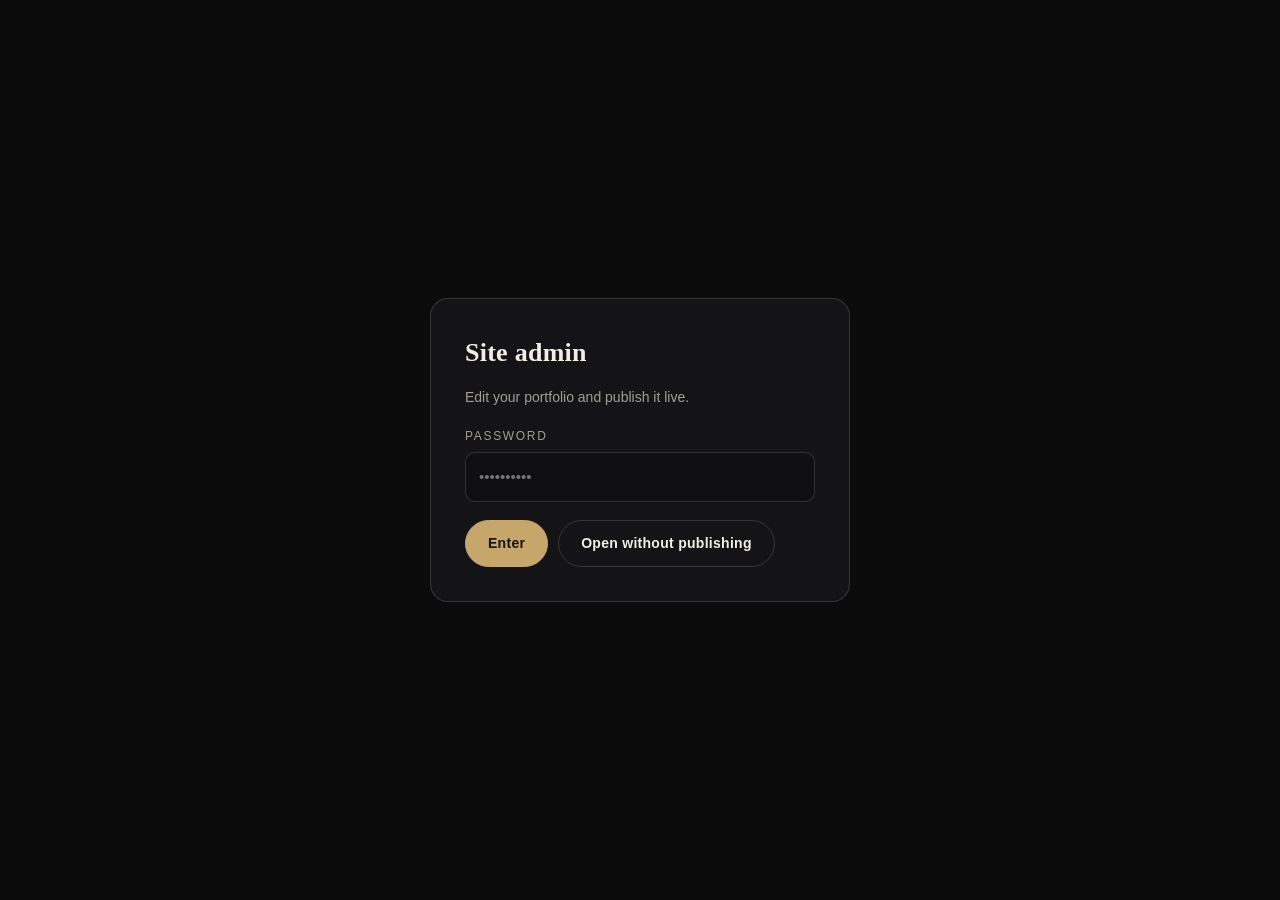
==== admin/index.html @ 79e66048 "Add files via upload" ====
<!DOCTYPE html>
<html lang="en">
<head>
<meta charset="utf-8">
<meta name="viewport" content="width=device-width, initial-scale=1">
<meta name="robots" content="noindex, nofollow">
<title>Site admin &middot; Jawad Sheet</title>
<link rel="icon" href="data:image/svg+xml,%3Csvg xmlns='http://www.w3.org/2000/svg' viewBox='0 0 64 64'%3E%3Crect width='64' height='64' rx='15' fill='%230b0b0c'/%3E%3Ctext x='32' y='45' font-family='Georgia,serif' font-size='40' font-weight='bold' fill='%23c6a66b' text-anchor='middle'%3EJ%3C/text%3E%3C/svg%3E">
<style>
*{box-sizing:border-box}
:root{--ink:#0b0b0c;--ink2:#141416;--ink3:#1c1c20;--paper:#f2eee7;--gold:#c6a66b;--gold2:#e4d0a2;--muted:#a29e97;--line:rgba(255,255,255,.14);--ok:#4ecb8b;--bad:#ff6b6b}
html,body{margin:0;background:var(--ink);color:var(--paper);font:15px/1.55 -apple-system,BlinkMacSystemFont,'Segoe UI',Roboto,Helvetica,Arial,sans-serif;-webkit-font-smoothing:antialiased}
h1,h2,h3{font-family:Georgia,'Times New Roman',serif;font-weight:600;margin:0}
a{color:var(--gold2)}
button{font:inherit;cursor:pointer}
/* ---------- login ---------- */
.gate{min-height:100vh;display:flex;align-items:center;justify-content:center;padding:24px}
.card{width:100%;max-width:420px;background:var(--ink2);border:1px solid var(--line);border-radius:18px;padding:34px}
.card h1{font-size:26px;letter-spacing:.01em}
.card p{color:var(--muted);font-size:14px}
.lbl{display:block;font-size:12px;letter-spacing:.14em;text-transform:uppercase;color:var(--muted);margin:18px 0 7px}
input,textarea,select{width:100%;background:#0f0f11;border:1px solid var(--line);color:var(--paper);border-radius:10px;padding:12px 13px;font:inherit}
input:focus,textarea:focus,select:focus{outline:2px solid var(--gold);outline-offset:1px;border-color:transparent}
textarea{min-height:92px;resize:vertical;line-height:1.5}
.btn{display:inline-flex;align-items:center;gap:8px;justify-content:center;background:transparent;border:1px solid var(--line);color:var(--paper);border-radius:999px;padding:12px 22px;font-size:14px;font-weight:600;letter-spacing:.02em;transition:.18s}
.btn:hover{border-color:var(--gold);color:var(--gold2)}
.btn.gold{background:var(--gold);border-color:var(--gold);color:#151208}
.btn.gold:hover{background:var(--gold2);color:#151208}
.btn.sm{padding:7px 13px;font-size:12.5px}
.btn.danger:hover{border-color:var(--bad);color:var(--bad)}
.msg{margin-top:16px;font-size:13.5px;padding:11px 13px;border-radius:10px;display:none}
.msg.show{display:block}
.msg.err{background:rgba(255,107,107,.12);color:#ffb3b3;border:1px solid rgba(255,107,107,.35)}
.msg.ok{background:rgba(78,203,139,.1);color:#a8e9c6;border:1px solid rgba(78,203,139,.3)}
.msg.warn{background:rgba(198,166,107,.1);color:var(--gold2);border:1px solid rgba(198,166,107,.32)}
/* ---------- shell ---------- */
.shell{display:none;min-height:100vh}
.shell.on{display:block}
.top{position:sticky;top:0;z-index:20;display:flex;align-items:center;gap:14px;flex-wrap:wrap;padding:14px 22px;background:rgba(11,11,12,.92);backdrop-filter:blur(10px);border-bottom:1px solid var(--line)}
.top .name{font-weight:800;letter-spacing:.16em;font-size:13px}
.top .name i{color:var(--gold);font-style:normal}
.spacer{flex:1}
.wrap{display:grid;grid-template-columns:214px 1fr;gap:0;align-items:start}
.side{position:sticky;top:63px;padding:22px 12px;border-right:1px solid var(--line);min-height:calc(100vh - 63px)}
.side button{display:block;width:100%;text-align:left;background:none;border:0;color:var(--muted);padding:10px 13px;border-radius:9px;font-size:14px}
.side button:hover{color:var(--paper);background:var(--ink2)}
.side button.on{background:var(--ink3);color:var(--gold2);font-weight:600}
.main{padding:28px 30px 90px;max-width:920px}
.panel{display:none}
.panel.on{display:block}
.panel>h2{font-size:24px;margin-bottom:4px}
.panel>.hint{color:var(--muted);font-size:13.5px;margin:0 0 22px}
.field{margin-bottom:18px}
.field .lbl{margin-top:0}
.field .note{color:var(--muted);font-size:12.5px;margin-top:6px}
.item{border:1px solid var(--line);border-radius:14px;padding:18px;margin-bottom:16px;background:var(--ink2)}
.item-top{display:flex;align-items:center;gap:9px;margin-bottom:12px}
.item-top b{font-size:13px;letter-spacing:.12em;text-transform:uppercase;color:var(--gold)}
.row2{display:grid;grid-template-columns:1fr 1fr;gap:14px}
.thumb{display:flex;align-items:center;gap:14px;margin-top:8px}
.thumb img{width:92px;height:92px;object-fit:cover;border-radius:10px;background:#000;border:1px solid var(--line)}
.file{position:relative;overflow:hidden;display:inline-block}
.file input{position:absolute;inset:0;opacity:0;cursor:pointer;width:100%;height:100%}
.bar{position:fixed;left:0;right:0;bottom:0;z-index:30;display:flex;align-items:center;gap:14px;flex-wrap:wrap;padding:13px 22px;background:rgba(11,11,12,.95);backdrop-filter:blur(10px);border-top:1px solid var(--line)}
.bar .state{font-size:13px;color:var(--muted)}
.pill{font-size:11.5px;letter-spacing:.1em;text-transform:uppercase;border:1px solid var(--line);border-radius:999px;padding:4px 10px;color:var(--muted)}
.pill.live{border-color:rgba(78,203,139,.5);color:#a8e9c6}
.pill.off{border-color:rgba(198,166,107,.5);color:var(--gold2)}
@media(max-width:780px){
  .wrap{grid-template-columns:1fr}
  .side{position:static;min-height:0;border-right:0;border-bottom:1px solid var(--line);display:flex;gap:6px;overflow-x:auto;padding:10px}
  .side button{white-space:nowrap;width:auto}
  .main{padding:22px 18px 210px}
  .row2{grid-template-columns:1fr}
  .bar{padding:11px 14px;gap:10px;background:#0b0b0c}
  .bar .btn{flex:1 1 auto;justify-content:center;text-align:center}
  .bar .state{width:100%;order:3;text-align:center}
  .top{padding:11px 14px;gap:10px}
}
</style>
</head>
<body>

<!-- ===================== LOGIN ===================== -->
<div class="gate" id="gate">
  <div class="card">
    <h1>Site admin</h1>
    <p>Edit your portfolio and publish it live.</p>
    <label class="lbl" for="pw">Password</label>
    <input id="pw" type="password" autocomplete="current-password" placeholder="••••••••••">
    <div style="margin-top:18px;display:flex;gap:10px;flex-wrap:wrap">
      <button class="btn gold" id="loginBtn">Enter</button>
      <button class="btn" id="offlineBtn">Open without publishing</button>
    </div>
    <div class="msg" id="gateMsg"></div>
  </div>
</div>

<!-- ===================== EDITOR ===================== -->
<div class="shell" id="shell">
  <div class="top">
    <div class="name">JAWAD SHEET <i>/ admin</i></div>
    <span class="pill" id="modePill">checking…</span>
    <div class="spacer"></div>
    <a class="btn sm" href="../" target="_blank" rel="noopener">View site ↗</a>
    <button class="btn sm" id="logoutBtn">Log out</button>
  </div>

  <div class="wrap">
    <nav class="side" id="side"></nav>
    <div class="main" id="main"></div>
  </div>

  <div class="bar">
    <button class="btn gold" id="publishBtn">Publish to my website</button>
    <button class="btn sm" id="downloadBtn">Download content.json</button>
    <button class="btn sm danger" id="resetBtn">Undo all my changes</button>
    <span class="state" id="state"></span>
  </div>
</div>

<script>
(function(){
'use strict';

var API = '../api/save';
var DRAFT = 'jawad-admin-draft-v1';
var data = null, original = null, password = '', canPublish = false;
var UPLOADS = [];           /* [{path, base64, mime}] */
var PREVIEW = {};           /* path -> local dataURL, so you see it before publishing */
var activeSection = 'hero';

/* ---------- tiny helpers ---------- */
function el(id){ return document.getElementById(id); }
function esc(s){ return String(s == null ? '' : s).replace(/&/g,'&amp;').replace(/</g,'&lt;').replace(/>/g,'&gt;').replace(/"/g,'&quot;'); }
function get(path){
  return path.split('.').reduce(function(o,k){ return (o == null) ? undefined : o[k]; }, data);
}
function set(path, val){
  var parts = path.split('.'), last = parts.pop();
  var o = parts.reduce(function(o,k){ if(o[k] == null) o[k] = {}; return o[k]; }, data);
  o[last] = val;
}
function say(txt, kind){
  var s = el('state');
  s.textContent = txt || '';
  s.style.color = kind === 'err' ? '#ffb3b3' : (kind === 'ok' ? '#a8e9c6' : '');
}
function gateMsg(txt, kind){
  var m = el('gateMsg');
  m.className = 'msg show ' + (kind || 'err');
  m.innerHTML = txt;
}
function imgSrc(p){
  if(!p) return '';
  if(PREVIEW[p]) return PREVIEW[p];
  if(/^(https?:|data:)/.test(p)) return p;
  return '../' + p;
}
var draftTimer = null;
function touch(){
  clearTimeout(draftTimer);
  draftTimer = setTimeout(function(){
    try{ localStorage.setItem(DRAFT, JSON.stringify({content:data, uploads:UPLOADS})); }catch(e){}
  }, 400);
  say('Unsaved changes — press Publish when you are ready.');
}

/* ---------- the form description ---------- */
var SECTIONS = [
  {id:'hero', label:'Top of page', title:'Top of the page',
   hint:'The logo text, the three big words, your intro line and your photo.',
   fields:[
     ['brand','Logo text (top left corner)','text'],
     ['hero.eyebrow','Small line above the big words','text'],
     ['hero.word1','Big word 1','text'],
     ['hero.word2','Big word 2 (the outlined one)','text'],
     ['hero.word3','Big word 3','text'],
     ['hero.lead','Intro paragraph','area'],
     ['hero.badge','Green badge text','text'],
     ['hero.badgeSub','Badge second line','text'],
     ['profileImage','Your photo','image']
   ]},
  {id:'services', label:'01 Services', title:'Services',
   hint:'What you offer. Add or remove as many as you like — they renumber themselves.',
   fields:[['services.title','Section headline','text'],['services.intro','Section intro','area']],
   list:{path:'services.items', label:'Service', add:{title:'New service', desc:'Describe it here.'},
     fields:[['title','Name','text'],['desc','Description','area']]}},
  {id:'work', label:'02 Work', title:'Selected work',
   hint:'Your projects. "Card style" picks how the picture area looks — use "Photo on light background" for logos and "Photo, dark and moody" for product shots.',
   fields:[['work.title','Section headline','text'],['work.intro','Section intro','area']],
   list:{path:'projects', label:'Project',
     add:{visual:'light', bg:'#ffffff', image:'', alt:'', mark:'', title:'New project', desc:'What it is and what you made.', kind:'Design'},
     fields:[
       ['title','Project name','text'],
       ['desc','Description','area'],
       ['kind','Small label (e.g. Logo design)','text'],
       ['visual','Card style','select', [
         ['light','Photo on light background'],
         ['shot','Photo, dark and moody'],
         ['vanta','Art card: sport lines'],
         ['umbra','Art card: sunglasses'],
         ['nova','Art card: glowing orb']
       ]],
       ['image','Picture','image'],
       ['bg','Background colour behind the picture','color'],
       ['mark','Word printed on the card (art cards only)','text'],
       ['alt','Photo description for accessibility','text']
     ]}},
  {id:'motion', label:'03 Motion', title:'Motion — the video row',
   hint:'Short videos of your work. Keep each one under about 4 MB, otherwise upload it by hand into the assets folder.',
   fields:[['motion.title','Section headline','text'],['motion.intro','Section intro','area']],
   list:{path:'reels', label:'Video',
     add:{src:'', poster:'', ratio:'9/16', title:'', cap:'New video', sub:'Short description'},
     fields:[
       ['cap','Title on the card','text'],
       ['sub','Small line under the title','text'],
       ['src','Video file','video'],
       ['poster','Still image shown before it plays','image'],
       ['ratio','Shape','select', [['9/16','Tall phone video'],['25/22','Almost square'],['29/52','Very tall'],['16/9','Wide screen']]],
       ['title','Description for accessibility','text']
     ]}},
  {id:'process', label:'04 Process', title:'Process',
   hint:'The steps you take a client through.',
   fields:[['process.title','Section headline','text'],['process.intro','Section intro','area']],
   list:{path:'process.steps', label:'Step', add:{title:'New step', desc:'What happens here.'},
     fields:[['title','Step name','text'],['desc','What happens','area']]}},
  {id:'about', label:'05 About', title:'About you',
   hint:'Your bio, the three counting numbers and the four quick facts.',
   fields:[['about.quote','Big quote line','text'],['about.copy','Your bio','area']],
   lists:[
     {path:'about.stats', label:'Number', add:{value:'0', suffix:'', label:'New number'},
      fields:[['value','Number','text'],['suffix','Letter after it (like h)','text'],['label','What it means','text']]},
     {path:'about.facts', label:'Fact', add:{label:'New fact', value:'Details'},
      fields:[['label','Fact name','text'],['value','Fact value','text']]}
   ]},
  {id:'contact', label:'Contact', title:'Contact block & your details',
   hint:'Change your email or number here once and every button, link and the printed CV update together.',
   fields:[
     ['cta.eyebrow','Small line above the big invite','text'],
     ['cta.title','Big invite headline (put *stars* around a word to make it italic gold)','text'],
     ['cta.text','Invite paragraph','area'],
     ['contact.email','Email address','text'],
     ['contact.phoneDigits','WhatsApp / phone, digits only with country code','text'],
     ['contact.phoneDisplay','How the number is written on the CV','text'],
     ['contact.linkedin','LinkedIn address','text'],
     ['contact.location','City shown in the footer','text']
   ]},
  {id:'extras', label:'Scrolling words', title:'The scrolling word strip',
   hint:'The gold words that slide across under the first screen.',
   fields:[],
   list:{path:'marquee', label:'Word', plain:true, add:'New word', fields:[]}}
];

/* ---------- rendering ---------- */
function fieldHtml(f, value, ref){
  var key = f[0], label = f[1], type = f[2];
  var idAttr = 'data-ref="' + esc(ref) + '"';
  var h = '<div class="field"><label class="lbl">' + esc(label) + '</label>';
  if(type === 'area'){
    h += '<textarea ' + idAttr + '>' + esc(value) + '</textarea>';
  } else if(type === 'select'){
    h += '<select ' + idAttr + '>' + f[3].map(function(o){
      return '<option value="' + esc(o[0]) + '"' + (String(value) === o[0] ? ' selected' : '') + '>' + esc(o[1]) + '</option>';
    }).join('') + '</select>';
  } else if(type === 'color'){
    h += '<div style="display:flex;gap:10px;align-items:center">' +
         '<input type="color" ' + idAttr + ' value="' + esc(/^#[0-9a-fA-F]{6}$/.test(value) ? value : '#ffffff') + '" style="width:58px;height:44px;padding:4px">' +
         '<input type="text" data-mirror="' + esc(ref) + '" value="' + esc(value) + '" placeholder="#ffffff" style="max-width:160px">' +
         '</div>';
  } else if(type === 'image' || type === 'video'){
    var isImg = type === 'image';
    h += '<div class="thumb">';
    if(isImg){
      h += '<img src="' + esc(imgSrc(value)) + '" alt="" onerror="this.style.opacity=.15">';
    }
    h += '<div><span class="btn sm file">' + (isImg ? 'Choose a picture' : 'Choose a video') +
         '<input type="file" accept="' + (isImg ? 'image/*' : 'video/*') + '" data-upload="' + esc(ref) + '" data-kind="' + type + '"></span>' +
         '<div class="note" data-name="' + esc(ref) + '">' + (value ? esc(value) : 'nothing chosen yet') + '</div></div></div>';
    h += '<input type="hidden" ' + idAttr + ' value="' + esc(value) + '">';
  } else {
    h += '<input type="text" ' + idAttr + ' value="' + esc(value) + '">';
  }
  if(key === 'contact.phoneDigits') h += '<div class="note">Example: 96181191013 &mdash; no +, no spaces.</div>';
  return h + '</div>';
}

function listHtml(spec){
  var arr = get(spec.path) || [];
  var out = '<h3 style="font-size:18px;margin:26px 0 12px">' + esc(spec.label) + 's <span style="color:var(--muted);font-family:inherit;font-size:13px">(' + arr.length + ')</span></h3>';
  arr.forEach(function(item, i){
    out += '<div class="item"><div class="item-top"><b>' + esc(spec.label) + ' ' + (i + 1) + '</b>' +
      '<div class="spacer"></div>' +
      '<button class="btn sm" data-move="' + esc(spec.path) + '" data-i="' + i + '" data-d="-1" title="Move up" aria-label="Move up">↑</button>' +
      '<button class="btn sm" data-move="' + esc(spec.path) + '" data-i="' + i + '" data-d="1" title="Move down" aria-label="Move down">↓</button>' +
      '<button class="btn sm danger" data-del="' + esc(spec.path) + '" data-i="' + i + '">Remove</button></div>';
    if(spec.plain){
      out += fieldHtml(['v', spec.label, 'text'], item, spec.path + '.' + i);
    } else {
      spec.fields.forEach(function(f){
        out += fieldHtml(f, item[f[0]], spec.path + '.' + i + '.' + f[0]);
      });
    }
    out += '</div>';
  });
  out += '<button class="btn" data-add="' + esc(spec.path) + '">+ Add a ' + esc(spec.label).toLowerCase() + '</button>';
  return out;
}

function render(){
  el('side').innerHTML = SECTIONS.map(function(s){
    return '<button data-sec="' + s.id + '" class="' + (s.id === activeSection ? 'on' : '') + '">' + esc(s.label) + '</button>';
  }).join('');

  el('main').innerHTML = SECTIONS.map(function(s){
    var h = '<section class="panel ' + (s.id === activeSection ? 'on' : '') + '" data-panel="' + s.id + '">' +
      '<h2>' + esc(s.title) + '</h2><p class="hint">' + esc(s.hint) + '</p>';
    s.fields.forEach(function(f){ h += fieldHtml(f, get(f[0]), f[0]); });
    (s.list ? [s.list] : (s.lists || [])).forEach(function(spec){ h += listHtml(spec); });
    return h + '</section>';
  }).join('');
}

/* ---------- writing values back ---------- */
function writeRef(ref, value){
  var parts = ref.split('.');
  var idx = parts.findIndex(function(p){ return /^\d+$/.test(p); });
  if(idx === -1){ set(ref, value); return; }
  var arr = get(parts.slice(0, idx).join('.')) || [];
  var i = parseInt(parts[idx], 10);
  var rest = parts.slice(idx + 1);
  if(!rest.length) arr[i] = value; else arr[i][rest.join('.')] = value;
}

document.addEventListener('input', function(e){
  var t = e.target;
  if(t.dataset && t.dataset.ref !== undefined && t.type !== 'file'){
    writeRef(t.dataset.ref, t.value);
    if(t.type === 'color'){
      var m = document.querySelector('[data-mirror="' + t.dataset.ref + '"]');
      if(m) m.value = t.value;
    }
    touch();
  }
  if(t.dataset && t.dataset.mirror !== undefined){
    writeRef(t.dataset.mirror, t.value);
    var c = document.querySelector('[data-ref="' + t.dataset.mirror + '"]');
    if(c && /^#[0-9a-fA-F]{6}$/.test(t.value)) c.value = t.value;
    touch();
  }
});

/* ---------- uploads ---------- */
function slug(name){
  return String(name).toLowerCase().replace(/\.[^.]+$/,'').replace(/[^a-z0-9]+/g,'-').replace(/^-|-$/g,'').slice(0,40) || 'file';
}
function shrinkImage(file){
  return new Promise(function(res, rej){
    var fr = new FileReader();
    fr.onload = function(){
      var img = new Image();
      img.onload = function(){
        var max = 1500, w = img.width, h = img.height;
        if(Math.max(w, h) > max){ var r = max / Math.max(w, h); w = Math.round(w * r); h = Math.round(h * r); }
        var cv = document.createElement('canvas');
        cv.width = w; cv.height = h;
        cv.getContext('2d').drawImage(img, 0, 0, w, h);
        res(cv.toDataURL('image/jpeg', 0.82));
      };
      img.onerror = function(){ res(fr.result); };
      img.src = fr.result;
    };
    fr.onerror = rej;
    fr.readAsDataURL(file);
  });
}
function readRaw(file){
  return new Promise(function(res, rej){
    var fr = new FileReader();
    fr.onload = function(){ res(fr.result); };
    fr.onerror = rej;
    fr.readAsDataURL(file);
  });
}
document.addEventListener('change', async function(e){
  var t = e.target;
  if(!t.dataset || t.dataset.upload === undefined) return;
  var file = t.files && t.files[0];
  if(!file) return;
  var ref = t.dataset.upload, kind = t.dataset.kind;
  say('Preparing ' + file.name + '…');
  try{
    var dataUrl = kind === 'image' ? await shrinkImage(file) : await readRaw(file);
    var base64 = dataUrl.split(',')[1];
    var bytes = Math.round(base64.length * 0.75);
    if(bytes > 4.4 * 1024 * 1024){
      say('That file is ' + (bytes / 1048576).toFixed(1) + ' MB — too big to publish through this page. Put it in the assets folder by hand instead.', 'err');
      t.value = '';
      return;
    }
    var ext = kind === 'image' ? 'jpg' : (file.name.split('.').pop() || 'mp4').toLowerCase().replace(/[^a-z0-9]/g,'');
    var path = 'assets/uploads/' + slug(file.name) + '-' + Date.now().toString(36) + '.' + ext;
    UPLOADS = UPLOADS.filter(function(u){ return u.ref !== ref; });
    UPLOADS.push({ref:ref, path:path, base64:base64});
    PREVIEW[path] = dataUrl;
    writeRef(ref, path);
    var hidden = document.querySelector('[data-ref="' + ref + '"]');
    if(hidden) hidden.value = path;
    var nameNote = document.querySelector('[data-name="' + ref + '"]');
    if(nameNote) nameNote.textContent = path + '  (' + (bytes / 1024).toFixed(0) + ' KB)';
    var box = t.closest('.field');
    var prev = box && box.querySelector('img');
    if(prev){ prev.src = dataUrl; prev.style.opacity = 1; }
    touch();
    say('Ready to publish: ' + file.name, 'ok');
  }catch(err){
    say('Could not read that file: ' + err.message, 'err');
  }
});

/* ---------- clicks ---------- */
document.addEventListener('click', function(e){
  var b = e.target.closest('button');
  if(!b) return;
  var d = b.dataset;
  if(d.sec){ activeSection = d.sec; render(); window.scrollTo({top:0, behavior:'smooth'}); return; }
  if(d.add !== undefined){
    var spec = null;
    SECTIONS.forEach(function(s){ (s.list ? [s.list] : (s.lists || [])).forEach(function(x){ if(x.path === d.add) spec = x; }); });
    var arr = get(d.add) || [];
    arr.push(typeof spec.add === 'string' ? spec.add : JSON.parse(JSON.stringify(spec.add)));
    set(d.add, arr); touch(); render(); return;
  }
  if(d.del !== undefined){
    var arr2 = get(d.del) || [];
    var label = typeof arr2[d.i] === 'string' ? arr2[d.i] : (arr2[d.i].title || arr2[d.i].cap || arr2[d.i].label || 'this one');
    if(!confirm('Remove "' + label + '" ?')) return;
    arr2.splice(parseInt(d.i, 10), 1); touch(); render(); return;
  }
  if(d.move !== undefined){
    var arr3 = get(d.move) || [], i = parseInt(d.i, 10), j = i + parseInt(d.d, 10);
    if(j < 0 || j >= arr3.length) return;
    var tmp = arr3[i]; arr3[i] = arr3[j]; arr3[j] = tmp;
    touch(); render(); return;
  }
});

/* ---------- login ---------- */
async function tryAuth(pw){
  var r = await fetch(API, {
    method:'POST', headers:{'Content-Type':'application/json'},
    body: JSON.stringify({action:'auth', password:pw})
  });
  var j = null;
  try{ j = await r.json(); }catch(e){}
  return {status:r.status, body:j};
}
async function loadContent(){
  var r = await fetch('../content.json?t=' + Date.now(), {cache:'no-store'});
  if(!r.ok) throw new Error('content.json was not found next to index.html (status ' + r.status + ')');
  var j = await r.json();
  original = JSON.stringify(j);
  data = JSON.parse(original);
}
function offerDraft(){
  var raw = null;
  try{ raw = localStorage.getItem(DRAFT); }catch(e){}
  if(!raw) return;
  try{
    var saved = JSON.parse(raw);
    if(JSON.stringify(saved.content) === original) return;
    if(confirm('You have unpublished changes from last time in this browser. Load them?')){
      data = saved.content;
      UPLOADS = (saved.uploads || []).filter(function(u){ return u && u.path; });
      say('Unpublished changes restored. Press Publish to put them online.');
    } else {
      localStorage.removeItem(DRAFT);
    }
  }catch(e){}
}
async function start(publishAllowed){
  canPublish = publishAllowed;
  await loadContent();
  offerDraft();
  el('gate').style.display = 'none';
  el('shell').classList.add('on');
  var pill = el('modePill');
  if(canPublish){
    pill.className = 'pill live';
    pill.textContent = 'Publishing is on';
  } else {
    pill.className = 'pill off';
    pill.textContent = 'Download mode';
    el('publishBtn').style.display = 'none';
    say('No publish server connected. Edit freely, then use “Download content.json” and upload that one file to your host.');
  }
  render();
}

el('loginBtn').addEventListener('click', async function(){
  var pw = el('pw').value;
  if(!pw){ gateMsg('Type your password first.'); return; }
  el('loginBtn').textContent = 'Checking…';
  try{
    var res = await tryAuth(pw);
    if(res.status === 200 && res.body && res.body.ok){
      password = pw;
      await start(true);
    } else if(res.status === 401){
      gateMsg('Wrong password.');
    } else if(res.status === 404){
      gateMsg('This site has no publish server yet, so the password cannot be checked.<br>Open <b>DEPLOY-ADMIN.txt</b> and follow it once, or press <b>Open without publishing</b> to edit and download the file instead.', 'warn');
    } else {
      gateMsg((res.body && res.body.error) ? esc(res.body.error) : 'The server answered with status ' + res.status + '.');
    }
  }catch(err){
    gateMsg('Could not reach the server. If you opened this file straight from your computer, press <b>Open without publishing</b>.', 'warn');
  }
  el('loginBtn').textContent = 'Enter';
});
el('pw').addEventListener('keydown', function(e){ if(e.key === 'Enter') el('loginBtn').click(); });
el('offlineBtn').addEventListener('click', async function(){
  try{ await start(false); }
  catch(err){ gateMsg(esc(err.message)); }
});
el('logoutBtn').addEventListener('click', function(){ location.reload(); });

/* ---------- publish ---------- */
el('publishBtn').addEventListener('click', async function(){
  var btn = el('publishBtn');
  btn.disabled = true;
  btn.textContent = 'Publishing…';
  say('Sending your changes…');
  try{
    var r = await fetch(API, {
      method:'POST', headers:{'Content-Type':'application/json'},
      body: JSON.stringify({
        action:'save',
        password: password,
        content: data,
        uploads: UPLOADS.map(function(u){ return {path:u.path, base64:u.base64}; })
      })
    });
    var j = null;
    try{ j = await r.json(); }catch(e){}
    if(r.ok && j && j.ok){
      UPLOADS = [];
      original = JSON.stringify(data);
      try{ localStorage.removeItem(DRAFT); }catch(e){}
      say('Published. Your website updates itself in about 30 seconds — then refresh it with Ctrl+Shift+R.', 'ok');
    } else if(r.status === 401){
      say('Password rejected. Log out and try again.', 'err');
    } else {
      say('Publish failed: ' + ((j && j.error) ? j.error : 'server status ' + r.status), 'err');
    }
  }catch(err){
    say('Publish failed: ' + err.message, 'err');
  }
  btn.disabled = false;
  btn.textContent = 'Publish to my website';
});

el('downloadBtn').addEventListener('click', function(){
  var blob = new Blob([JSON.stringify(data, null, 2)], {type:'application/json'});
  var a = document.createElement('a');
  a.href = URL.createObjectURL(blob);
  a.download = 'content.json';
  a.click();
  URL.revokeObjectURL(a.href);
  var extra = UPLOADS.length ? ' Remember to also copy your ' + UPLOADS.length + ' new file(s) into the assets/uploads folder.' : '';
  say('content.json downloaded. Upload it next to index.html.' + extra, 'ok');
});

el('resetBtn').addEventListener('click', function(){
  if(!confirm('Throw away every change you made since your last publish?')) return;
  data = JSON.parse(original);
  UPLOADS = []; PREVIEW = {};
  try{ localStorage.removeItem(DRAFT); }catch(e){}
  render();
  say('Back to the published version.', 'ok');
});

window.addEventListener('beforeunload', function(e){
  if(JSON.stringify(data) !== original){ e.preventDefault(); e.returnValue = ''; }
});
})();
</script>
</body>
</html>
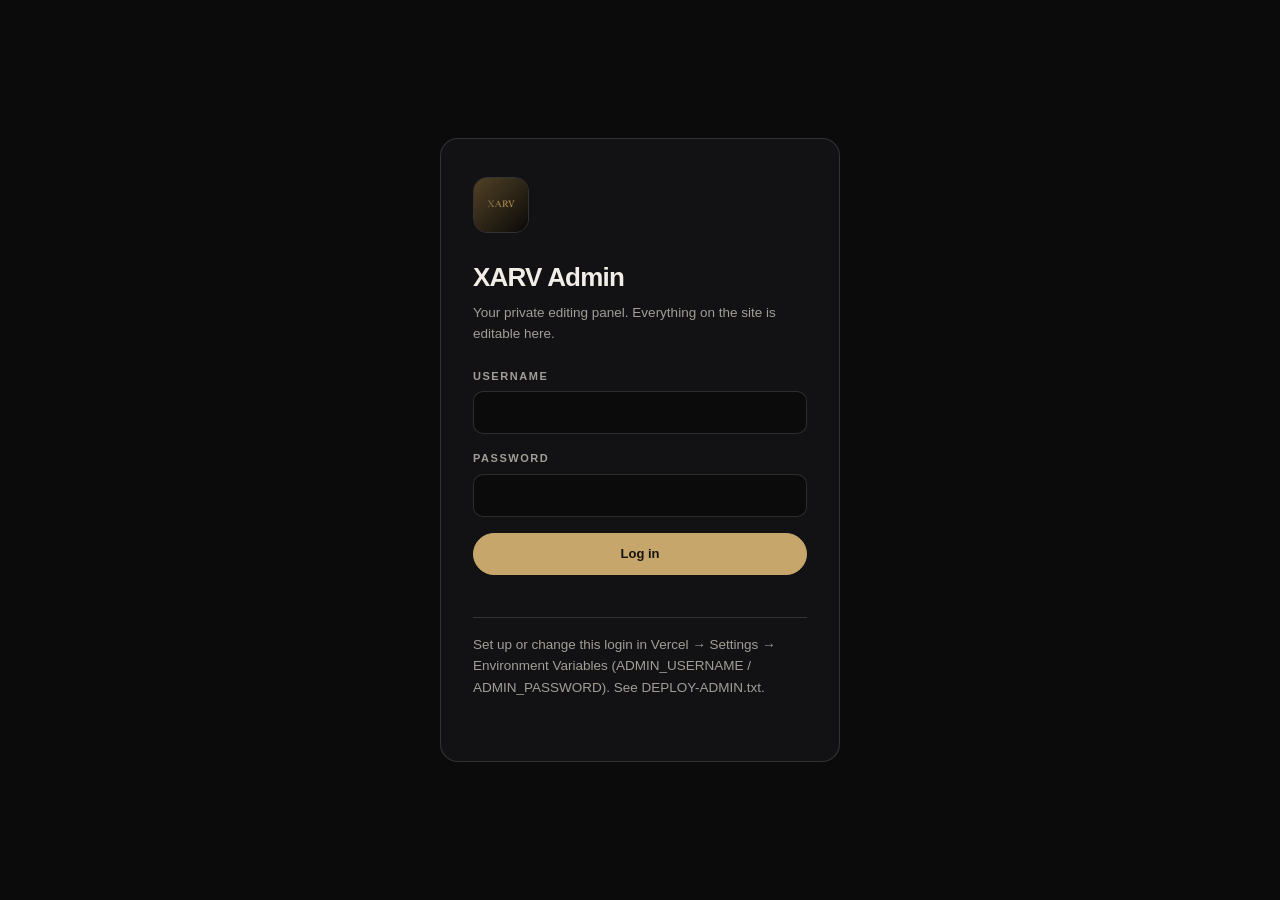
==== commit c9645e9d: "Add files via upload" ====
--- a/admin/index.html
+++ b/admin/index.html
@@ -1,588 +1,536 @@
 <!DOCTYPE html>
 <html lang="en">
 <head>
-<meta charset="utf-8">
-<meta name="viewport" content="width=device-width, initial-scale=1">
-<meta name="robots" content="noindex, nofollow">
-<title>Site admin &middot; Jawad Sheet</title>
-<link rel="icon" href="data:image/svg+xml,%3Csvg xmlns='http://www.w3.org/2000/svg' viewBox='0 0 64 64'%3E%3Crect width='64' height='64' rx='15' fill='%230b0b0c'/%3E%3Ctext x='32' y='45' font-family='Georgia,serif' font-size='40' font-weight='bold' fill='%23c6a66b' text-anchor='middle'%3EJ%3C/text%3E%3C/svg%3E">
+<meta charset="UTF-8">
+<meta name="viewport" content="width=device-width, initial-scale=1.0">
+<title>XARV Admin</title>
+<meta name="robots" content="noindex,nofollow">
+<link rel="icon" href="data:image/svg+xml,%3Csvg xmlns='http://www.w3.org/2000/svg' viewBox='0 0 64 64'%3E%3Crect width='64' height='64' rx='14' fill='%230b0b0c'/%3E%3Ctext x='32' y='45' font-family='Georgia,serif' font-size='36' font-style='italic' fill='%23c6a66b' text-anchor='middle'%3EX%3C/text%3E%3C/svg%3E">
 <style>
+:root{--ink:#0b0b0c;--ink2:#121214;--ink3:#181816;--paper:#f2eee7;--gold:#c6a66b;--gold2:#e4d0a2;--muted:#a29e97;--line:rgba(255,255,255,.14);--ok:#72BC8F;--err:#E97366}
 *{box-sizing:border-box}
-:root{--ink:#0b0b0c;--ink2:#141416;--ink3:#1c1c20;--paper:#f2eee7;--gold:#c6a66b;--gold2:#e4d0a2;--muted:#a29e97;--line:rgba(255,255,255,.14);--ok:#4ecb8b;--bad:#ff6b6b}
-html,body{margin:0;background:var(--ink);color:var(--paper);font:15px/1.55 -apple-system,BlinkMacSystemFont,'Segoe UI',Roboto,Helvetica,Arial,sans-serif;-webkit-font-smoothing:antialiased}
-h1,h2,h3{font-family:Georgia,'Times New Roman',serif;font-weight:600;margin:0}
-a{color:var(--gold2)}
+body{margin:0;background:var(--ink);color:var(--paper);font-family:Arial,Helvetica,sans-serif;line-height:1.5;min-height:100vh}
+[hidden]{display:none!important}
 button{font:inherit;cursor:pointer}
-/* ---------- login ---------- */
-.gate{min-height:100vh;display:flex;align-items:center;justify-content:center;padding:24px}
-.card{width:100%;max-width:420px;background:var(--ink2);border:1px solid var(--line);border-radius:18px;padding:34px}
-.card h1{font-size:26px;letter-spacing:.01em}
-.card p{color:var(--muted);font-size:14px}
-.lbl{display:block;font-size:12px;letter-spacing:.14em;text-transform:uppercase;color:var(--muted);margin:18px 0 7px}
-input,textarea,select{width:100%;background:#0f0f11;border:1px solid var(--line);color:var(--paper);border-radius:10px;padding:12px 13px;font:inherit}
-input:focus,textarea:focus,select:focus{outline:2px solid var(--gold);outline-offset:1px;border-color:transparent}
-textarea{min-height:92px;resize:vertical;line-height:1.5}
-.btn{display:inline-flex;align-items:center;gap:8px;justify-content:center;background:transparent;border:1px solid var(--line);color:var(--paper);border-radius:999px;padding:12px 22px;font-size:14px;font-weight:600;letter-spacing:.02em;transition:.18s}
+input,textarea{font:inherit;color:var(--paper);background:var(--ink);border:1px solid var(--line);border-radius:10px;padding:10px 12px;width:100%;font-size:14px}
+input:focus,textarea:focus{outline:2px solid var(--gold);outline-offset:1px;border-color:var(--gold)}
+textarea{min-height:84px;resize:vertical;line-height:1.6}
+label{display:block;font-size:11px;font-weight:700;letter-spacing:.14em;text-transform:uppercase;color:var(--muted);margin:0 0 7px}
+[dir="rtl"]{font-family:'Noto Sans Arabic',Arial,sans-serif}
+.btn{display:inline-flex;align-items:center;justify-content:center;gap:8px;min-height:42px;padding:0 18px;border:1px solid var(--line);border-radius:999px;background:transparent;color:var(--paper);font-weight:700;font-size:13px;text-decoration:none;transition:border-color .2s,color .2s,background .2s}
 .btn:hover{border-color:var(--gold);color:var(--gold2)}
-.btn.gold{background:var(--gold);border-color:var(--gold);color:#151208}
-.btn.gold:hover{background:var(--gold2);color:#151208}
-.btn.sm{padding:7px 13px;font-size:12.5px}
-.btn.danger:hover{border-color:var(--bad);color:var(--bad)}
-.msg{margin-top:16px;font-size:13.5px;padding:11px 13px;border-radius:10px;display:none}
-.msg.show{display:block}
-.msg.err{background:rgba(255,107,107,.12);color:#ffb3b3;border:1px solid rgba(255,107,107,.35)}
-.msg.ok{background:rgba(78,203,139,.1);color:#a8e9c6;border:1px solid rgba(78,203,139,.3)}
-.msg.warn{background:rgba(198,166,107,.1);color:var(--gold2);border:1px solid rgba(198,166,107,.32)}
-/* ---------- shell ---------- */
-.shell{display:none;min-height:100vh}
-.shell.on{display:block}
-.top{position:sticky;top:0;z-index:20;display:flex;align-items:center;gap:14px;flex-wrap:wrap;padding:14px 22px;background:rgba(11,11,12,.92);backdrop-filter:blur(10px);border-bottom:1px solid var(--line)}
-.top .name{font-weight:800;letter-spacing:.16em;font-size:13px}
-.top .name i{color:var(--gold);font-style:normal}
-.spacer{flex:1}
-.wrap{display:grid;grid-template-columns:214px 1fr;gap:0;align-items:start}
-.side{position:sticky;top:63px;padding:22px 12px;border-right:1px solid var(--line);min-height:calc(100vh - 63px)}
-.side button{display:block;width:100%;text-align:left;background:none;border:0;color:var(--muted);padding:10px 13px;border-radius:9px;font-size:14px}
-.side button:hover{color:var(--paper);background:var(--ink2)}
-.side button.on{background:var(--ink3);color:var(--gold2);font-weight:600}
-.main{padding:28px 30px 90px;max-width:920px}
-.panel{display:none}
-.panel.on{display:block}
-.panel>h2{font-size:24px;margin-bottom:4px}
-.panel>.hint{color:var(--muted);font-size:13.5px;margin:0 0 22px}
-.field{margin-bottom:18px}
-.field .lbl{margin-top:0}
-.field .note{color:var(--muted);font-size:12.5px;margin-top:6px}
-.item{border:1px solid var(--line);border-radius:14px;padding:18px;margin-bottom:16px;background:var(--ink2)}
-.item-top{display:flex;align-items:center;gap:9px;margin-bottom:12px}
-.item-top b{font-size:13px;letter-spacing:.12em;text-transform:uppercase;color:var(--gold)}
-.row2{display:grid;grid-template-columns:1fr 1fr;gap:14px}
-.thumb{display:flex;align-items:center;gap:14px;margin-top:8px}
-.thumb img{width:92px;height:92px;object-fit:cover;border-radius:10px;background:#000;border:1px solid var(--line)}
-.file{position:relative;overflow:hidden;display:inline-block}
-.file input{position:absolute;inset:0;opacity:0;cursor:pointer;width:100%;height:100%}
-.bar{position:fixed;left:0;right:0;bottom:0;z-index:30;display:flex;align-items:center;gap:14px;flex-wrap:wrap;padding:13px 22px;background:rgba(11,11,12,.95);backdrop-filter:blur(10px);border-top:1px solid var(--line)}
-.bar .state{font-size:13px;color:var(--muted)}
-.pill{font-size:11.5px;letter-spacing:.1em;text-transform:uppercase;border:1px solid var(--line);border-radius:999px;padding:4px 10px;color:var(--muted)}
-.pill.live{border-color:rgba(78,203,139,.5);color:#a8e9c6}
-.pill.off{border-color:rgba(198,166,107,.5);color:var(--gold2)}
-@media(max-width:780px){
-  .wrap{grid-template-columns:1fr}
-  .side{position:static;min-height:0;border-right:0;border-bottom:1px solid var(--line);display:flex;gap:6px;overflow-x:auto;padding:10px}
-  .side button{white-space:nowrap;width:auto}
-  .main{padding:22px 18px 210px}
-  .row2{grid-template-columns:1fr}
-  .bar{padding:11px 14px;gap:10px;background:#0b0b0c}
-  .bar .btn{flex:1 1 auto;justify-content:center;text-align:center}
-  .bar .state{width:100%;order:3;text-align:center}
-  .top{padding:11px 14px;gap:10px}
-}
+.btn.gold{background:var(--gold);border-color:var(--gold);color:#17140f}
+.btn.gold:hover{background:var(--gold2);border-color:var(--gold2);color:#17140f}
+.btn.sm{min-height:34px;padding:0 13px;font-size:12px}
+.btn:disabled{opacity:.45;pointer-events:none}
+
+/* login */
+.login{min-height:100vh;display:grid;place-items:center;padding:24px}
+.login-card{width:min(400px,100%);border:1px solid var(--line);border-radius:18px;background:var(--ink2);padding:38px 32px}
+.login-card .logo{width:56px;height:56px;border-radius:14px;border:1px solid var(--line);margin-bottom:18px;object-fit:cover}
+.login-card h1{font-size:26px;letter-spacing:-.03em;margin:0 0 6px}
+.login-card p{color:var(--muted);font-size:13.5px;margin:0 0 24px}
+.login-card .fld{margin-bottom:16px}
+.login-err{color:var(--err);font-size:13px;margin:12px 0 0;min-height:18px}
+.login-note{color:var(--muted);font-size:12px;margin-top:20px;line-height:1.6;border-top:1px solid var(--line);padding-top:16px}
+
+/* editor */
+.topbar{position:sticky;top:0;z-index:20;background:rgba(11,11,12,.92);backdrop-filter:blur(14px);border-bottom:1px solid var(--line)}
+.topbar-in{max-width:1180px;margin:auto;padding:14px 24px;display:flex;align-items:center;gap:14px;flex-wrap:wrap}
+.topbar .wm{font-weight:800;letter-spacing:.16em;font-size:14px;color:var(--gold)}
+.topbar .dot{font-size:12px;color:var(--muted)}
+.topbar .dot.dirty{color:var(--gold2)}
+.topbar .spacer{flex:1}
+.tabs{display:flex;gap:6px;overflow-x:auto;max-width:1180px;margin:0 auto;padding:12px 24px 0;scrollbar-width:thin}
+.tab{border:1px solid transparent;background:transparent;color:var(--muted);border-radius:999px;padding:8px 15px;font-size:12.5px;font-weight:700;white-space:nowrap}
+.tab:hover{color:var(--paper)}
+.tab.on{background:var(--ink3);border-color:var(--line);color:var(--gold2)}
+.pane{max-width:1180px;margin:0 auto;padding:28px 24px 140px}
+.sec{border:1px solid var(--line);border-radius:16px;background:var(--ink2);padding:24px;margin-bottom:18px}
+.sec > h2{font-size:16px;letter-spacing:-.01em;margin:0 0 4px}
+.sec > .hint{color:var(--muted);font-size:12.5px;margin:0 0 18px;line-height:1.6}
+.grid2{display:grid;grid-template-columns:1fr 1fr;gap:14px}
+.grid3{display:grid;grid-template-columns:1fr 1fr 1fr;gap:14px}
+@media(max-width:720px){.grid2,.grid3{grid-template-columns:1fr}}
+.fld{margin-bottom:14px}
+.fld:last-child{margin-bottom:0}
+.ar-row{display:grid;grid-template-columns:1fr 1fr;gap:12px}
+@media(max-width:720px){.ar-row{grid-template-columns:1fr}}
+.ar-row .col-l{position:relative}
+.ar-row .tag{position:absolute;top:-7px;inset-inline-start:10px;background:var(--ink2);padding:0 6px;font-size:10px;letter-spacing:.12em;color:var(--gold);font-weight:800}
+.item{border:1px solid var(--line);border-radius:14px;background:var(--ink);padding:18px;margin-bottom:14px}
+.item-head{display:flex;align-items:center;gap:10px;margin-bottom:14px}
+.item-head .t{font-size:13px;font-weight:700;color:var(--gold2);flex:1;min-width:0;overflow:hidden;text-overflow:ellipsis;white-space:nowrap}
+.item-head .acts{display:flex;gap:6px}
+.mini{width:32px;height:32px;border-radius:8px;border:1px solid var(--line);background:transparent;color:var(--muted);font-size:13px;display:grid;place-items:center}
+.mini:hover{border-color:var(--gold);color:var(--gold2)}
+.mini.danger:hover{border-color:var(--err);color:var(--err)}
+.add-btn{width:100%;border:1px dashed var(--line);background:transparent;color:var(--muted);border-radius:12px;padding:12px;font-size:13px;font-weight:700}
+.add-btn:hover{border-color:var(--gold);color:var(--gold2)}
+.sub-list{border-top:1px dashed var(--line);margin-top:16px;padding-top:14px}
+.sub-list > .lbl{font-size:11px;font-weight:800;letter-spacing:.14em;text-transform:uppercase;color:var(--muted);margin-bottom:10px}
+.sub-item{display:flex;gap:10px;align-items:end;margin-bottom:10px}
+.sub-item .grow{flex:1}
+.banner{border:1px solid color-mix(in srgb,var(--gold) 45%,transparent);background:rgba(198,166,107,.08);border-radius:12px;padding:14px 18px;font-size:13px;color:var(--gold2);margin-bottom:18px;display:flex;gap:14px;align-items:center;flex-wrap:wrap}
+.banner.warn{border-color:color-mix(in srgb,var(--err) 45%,transparent);color:var(--err);background:rgba(233,115,102,.07)}
+.actionbar{position:fixed;bottom:0;left:0;right:0;z-index:20;background:rgba(11,11,12,.94);backdrop-filter:blur(14px);border-top:1px solid var(--line)}
+.actionbar-in{max-width:1180px;margin:auto;padding:14px 24px;display:flex;gap:10px;align-items:center;flex-wrap:wrap}
+.status{font-size:12.5px;color:var(--muted);flex:1;min-width:180px}
+.status.ok{color:var(--ok)}
+.status.err{color:var(--err)}
+.loadfile{border:1px dashed var(--line);border-radius:12px;padding:22px;text-align:center;color:var(--muted);font-size:13px}
+.loadfile input{margin-top:12px}
 </style>
 </head>
 <body>
 
-<!-- ===================== LOGIN ===================== -->
-<div class="gate" id="gate">
-  <div class="card">
-    <h1>Site admin</h1>
-    <p>Edit your portfolio and publish it live.</p>
-    <label class="lbl" for="pw">Password</label>
-    <input id="pw" type="password" autocomplete="current-password" placeholder="••••••••••">
-    <div style="margin-top:18px;display:flex;gap:10px;flex-wrap:wrap">
-      <button class="btn gold" id="loginBtn">Enter</button>
-      <button class="btn" id="offlineBtn">Open without publishing</button>
+<!-- LOGIN -->
+<div class="login" id="loginView">
+  <form class="login-card" id="loginForm">
+    <img class="logo" src="../assets/logo-dark.jpg" alt="XARV logo">
+    <h1>XARV Admin</h1>
+    <p>Your private editing panel. Everything on the site is editable here.</p>
+    <div class="fld"><label for="user">Username</label><input id="user" autocomplete="username" required></div>
+    <div class="fld"><label for="pass">Password</label><input id="pass" type="password" autocomplete="current-password" required></div>
+    <button class="btn gold" type="submit" style="width:100%" id="loginBtn">Log in</button>
+    <p class="login-err" id="loginErr"></p>
+    <p class="login-note">Set up or change this login in Vercel → Settings → Environment Variables (ADMIN_USERNAME / ADMIN_PASSWORD). See DEPLOY-ADMIN.txt.</p>
+  </form>
+</div>
+
+<!-- EDITOR -->
+<div id="editorView" hidden>
+  <div class="topbar">
+    <div class="topbar-in">
+      <span class="wm">XARV ADMIN</span>
+      <span class="dot" id="dirtyDot">All changes saved</span>
+      <span class="spacer"></span>
+      <a class="btn sm" href="../index.html" target="_blank" rel="noopener">View site ↗</a>
+      <button class="btn sm" id="logoutBtn">Log out</button>
     </div>
-    <div class="msg" id="gateMsg"></div>
+    <div class="tabs" id="tabs"></div>
+  </div>
+  <div class="pane" id="pane"></div>
+  <div class="actionbar">
+    <div class="actionbar-in">
+      <span class="status" id="status">—</span>
+      <button class="btn sm" id="previewBtn">Preview draft</button>
+      <button class="btn sm" id="clearDraftBtn">Clear preview</button>
+      <button class="btn sm" id="downloadBtn">Download content.json</button>
+      <button class="btn gold sm" id="publishBtn">Publish to my website</button>
+    </div>
   </div>
 </div>
 
-<!-- ===================== EDITOR ===================== -->
-<div class="shell" id="shell">
-  <div class="top">
-    <div class="name">JAWAD SHEET <i>/ admin</i></div>
-    <span class="pill" id="modePill">checking…</span>
-    <div class="spacer"></div>
-    <a class="btn sm" href="../" target="_blank" rel="noopener">View site ↗</a>
-    <button class="btn sm" id="logoutBtn">Log out</button>
-  </div>
-
-  <div class="wrap">
-    <nav class="side" id="side"></nav>
-    <div class="main" id="main"></div>
-  </div>
-
-  <div class="bar">
-    <button class="btn gold" id="publishBtn">Publish to my website</button>
-    <button class="btn sm" id="downloadBtn">Download content.json</button>
-    <button class="btn sm danger" id="resetBtn">Undo all my changes</button>
-    <span class="state" id="state"></span>
-  </div>
-</div>
-
 <script>
-(function(){
-'use strict';
-
-var API = '../api/save';
-var DRAFT = 'jawad-admin-draft-v1';
-var data = null, original = null, password = '', canPublish = false;
-var UPLOADS = [];           /* [{path, base64, mime}] */
-var PREVIEW = {};           /* path -> local dataURL, so you see it before publishing */
-var activeSection = 'hero';
-
-/* ---------- tiny helpers ---------- */
-function el(id){ return document.getElementById(id); }
-function esc(s){ return String(s == null ? '' : s).replace(/&/g,'&amp;').replace(/</g,'&lt;').replace(/>/g,'&gt;').replace(/"/g,'&quot;'); }
-function get(path){
-  return path.split('.').reduce(function(o,k){ return (o == null) ? undefined : o[k]; }, data);
-}
-function set(path, val){
-  var parts = path.split('.'), last = parts.pop();
-  var o = parts.reduce(function(o,k){ if(o[k] == null) o[k] = {}; return o[k]; }, data);
-  o[last] = val;
-}
-function say(txt, kind){
-  var s = el('state');
-  s.textContent = txt || '';
-  s.style.color = kind === 'err' ? '#ffb3b3' : (kind === 'ok' ? '#a8e9c6' : '');
-}
-function gateMsg(txt, kind){
-  var m = el('gateMsg');
-  m.className = 'msg show ' + (kind || 'err');
-  m.innerHTML = txt;
-}
-function imgSrc(p){
-  if(!p) return '';
-  if(PREVIEW[p]) return PREVIEW[p];
-  if(/^(https?:|data:)/.test(p)) return p;
-  return '../' + p;
-}
-var draftTimer = null;
-function touch(){
-  clearTimeout(draftTimer);
-  draftTimer = setTimeout(function(){
-    try{ localStorage.setItem(DRAFT, JSON.stringify({content:data, uploads:UPLOADS})); }catch(e){}
-  }, 400);
-  say('Unsaved changes — press Publish when you are ready.');
-}
-
-/* ---------- the form description ---------- */
-var SECTIONS = [
-  {id:'hero', label:'Top of page', title:'Top of the page',
-   hint:'The logo text, the three big words, your intro line and your photo.',
-   fields:[
-     ['brand','Logo text (top left corner)','text'],
-     ['hero.eyebrow','Small line above the big words','text'],
-     ['hero.word1','Big word 1','text'],
-     ['hero.word2','Big word 2 (the outlined one)','text'],
-     ['hero.word3','Big word 3','text'],
-     ['hero.lead','Intro paragraph','area'],
-     ['hero.badge','Green badge text','text'],
-     ['hero.badgeSub','Badge second line','text'],
-     ['profileImage','Your photo','image']
-   ]},
-  {id:'services', label:'01 Services', title:'Services',
-   hint:'What you offer. Add or remove as many as you like — they renumber themselves.',
-   fields:[['services.title','Section headline','text'],['services.intro','Section intro','area']],
-   list:{path:'services.items', label:'Service', add:{title:'New service', desc:'Describe it here.'},
-     fields:[['title','Name','text'],['desc','Description','area']]}},
-  {id:'work', label:'02 Work', title:'Selected work',
-   hint:'Your projects. "Card style" picks how the picture area looks — use "Photo on light background" for logos and "Photo, dark and moody" for product shots.',
-   fields:[['work.title','Section headline','text'],['work.intro','Section intro','area']],
-   list:{path:'projects', label:'Project',
-     add:{visual:'light', bg:'#ffffff', image:'', alt:'', mark:'', title:'New project', desc:'What it is and what you made.', kind:'Design'},
-     fields:[
-       ['title','Project name','text'],
-       ['desc','Description','area'],
-       ['kind','Small label (e.g. Logo design)','text'],
-       ['visual','Card style','select', [
-         ['light','Photo on light background'],
-         ['shot','Photo, dark and moody'],
-         ['vanta','Art card: sport lines'],
-         ['umbra','Art card: sunglasses'],
-         ['nova','Art card: glowing orb']
-       ]],
-       ['image','Picture','image'],
-       ['bg','Background colour behind the picture','color'],
-       ['mark','Word printed on the card (art cards only)','text'],
-       ['alt','Photo description for accessibility','text']
-     ]}},
-  {id:'motion', label:'03 Motion', title:'Motion — the video row',
-   hint:'Short videos of your work. Keep each one under about 4 MB, otherwise upload it by hand into the assets folder.',
-   fields:[['motion.title','Section headline','text'],['motion.intro','Section intro','area']],
-   list:{path:'reels', label:'Video',
-     add:{src:'', poster:'', ratio:'9/16', title:'', cap:'New video', sub:'Short description'},
-     fields:[
-       ['cap','Title on the card','text'],
-       ['sub','Small line under the title','text'],
-       ['src','Video file','video'],
-       ['poster','Still image shown before it plays','image'],
-       ['ratio','Shape','select', [['9/16','Tall phone video'],['25/22','Almost square'],['29/52','Very tall'],['16/9','Wide screen']]],
-       ['title','Description for accessibility','text']
-     ]}},
-  {id:'process', label:'04 Process', title:'Process',
-   hint:'The steps you take a client through.',
-   fields:[['process.title','Section headline','text'],['process.intro','Section intro','area']],
-   list:{path:'process.steps', label:'Step', add:{title:'New step', desc:'What happens here.'},
-     fields:[['title','Step name','text'],['desc','What happens','area']]}},
-  {id:'about', label:'05 About', title:'About you',
-   hint:'Your bio, the three counting numbers and the four quick facts.',
-   fields:[['about.quote','Big quote line','text'],['about.copy','Your bio','area']],
-   lists:[
-     {path:'about.stats', label:'Number', add:{value:'0', suffix:'', label:'New number'},
-      fields:[['value','Number','text'],['suffix','Letter after it (like h)','text'],['label','What it means','text']]},
-     {path:'about.facts', label:'Fact', add:{label:'New fact', value:'Details'},
-      fields:[['label','Fact name','text'],['value','Fact value','text']]}
-   ]},
-  {id:'contact', label:'Contact', title:'Contact block & your details',
-   hint:'Change your email or number here once and every button, link and the printed CV update together.',
-   fields:[
-     ['cta.eyebrow','Small line above the big invite','text'],
-     ['cta.title','Big invite headline (put *stars* around a word to make it italic gold)','text'],
-     ['cta.text','Invite paragraph','area'],
-     ['contact.email','Email address','text'],
-     ['contact.phoneDigits','WhatsApp / phone, digits only with country code','text'],
-     ['contact.phoneDisplay','How the number is written on the CV','text'],
-     ['contact.linkedin','LinkedIn address','text'],
-     ['contact.location','City shown in the footer','text']
-   ]},
-  {id:'extras', label:'Scrolling words', title:'The scrolling word strip',
-   hint:'The gold words that slide across under the first screen.',
-   fields:[],
-   list:{path:'marquee', label:'Word', plain:true, add:'New word', fields:[]}}
-];
-
-/* ---------- rendering ---------- */
-function fieldHtml(f, value, ref){
-  var key = f[0], label = f[1], type = f[2];
-  var idAttr = 'data-ref="' + esc(ref) + '"';
-  var h = '<div class="field"><label class="lbl">' + esc(label) + '</label>';
-  if(type === 'area'){
-    h += '<textarea ' + idAttr + '>' + esc(value) + '</textarea>';
-  } else if(type === 'select'){
-    h += '<select ' + idAttr + '>' + f[3].map(function(o){
-      return '<option value="' + esc(o[0]) + '"' + (String(value) === o[0] ? ' selected' : '') + '>' + esc(o[1]) + '</option>';
-    }).join('') + '</select>';
-  } else if(type === 'color'){
-    h += '<div style="display:flex;gap:10px;align-items:center">' +
-         '<input type="color" ' + idAttr + ' value="' + esc(/^#[0-9a-fA-F]{6}$/.test(value) ? value : '#ffffff') + '" style="width:58px;height:44px;padding:4px">' +
-         '<input type="text" data-mirror="' + esc(ref) + '" value="' + esc(value) + '" placeholder="#ffffff" style="max-width:160px">' +
-         '</div>';
-  } else if(type === 'image' || type === 'video'){
-    var isImg = type === 'image';
-    h += '<div class="thumb">';
-    if(isImg){
-      h += '<img src="' + esc(imgSrc(value)) + '" alt="" onerror="this.style.opacity=.15">';
-    }
-    h += '<div><span class="btn sm file">' + (isImg ? 'Choose a picture' : 'Choose a video') +
-         '<input type="file" accept="' + (isImg ? 'image/*' : 'video/*') + '" data-upload="' + esc(ref) + '" data-kind="' + type + '"></span>' +
-         '<div class="note" data-name="' + esc(ref) + '">' + (value ? esc(value) : 'nothing chosen yet') + '</div></div></div>';
-    h += '<input type="hidden" ' + idAttr + ' value="' + esc(value) + '">';
-  } else {
-    h += '<input type="text" ' + idAttr + ' value="' + esc(value) + '">';
-  }
-  if(key === 'contact.phoneDigits') h += '<div class="note">Example: 96181191013 &mdash; no +, no spaces.</div>';
-  return h + '</div>';
-}
-
-function listHtml(spec){
-  var arr = get(spec.path) || [];
-  var out = '<h3 style="font-size:18px;margin:26px 0 12px">' + esc(spec.label) + 's <span style="color:var(--muted);font-family:inherit;font-size:13px">(' + arr.length + ')</span></h3>';
-  arr.forEach(function(item, i){
-    out += '<div class="item"><div class="item-top"><b>' + esc(spec.label) + ' ' + (i + 1) + '</b>' +
-      '<div class="spacer"></div>' +
-      '<button class="btn sm" data-move="' + esc(spec.path) + '" data-i="' + i + '" data-d="-1" title="Move up" aria-label="Move up">↑</button>' +
-      '<button class="btn sm" data-move="' + esc(spec.path) + '" data-i="' + i + '" data-d="1" title="Move down" aria-label="Move down">↓</button>' +
-      '<button class="btn sm danger" data-del="' + esc(spec.path) + '" data-i="' + i + '">Remove</button></div>';
-    if(spec.plain){
-      out += fieldHtml(['v', spec.label, 'text'], item, spec.path + '.' + i);
-    } else {
-      spec.fields.forEach(function(f){
-        out += fieldHtml(f, item[f[0]], spec.path + '.' + i + '.' + f[0]);
+(function () {
+  "use strict";
+  var $ = function (s, c) { return (c || document).querySelector(s); };
+  var $$ = function (s, c) { return Array.prototype.slice.call((c || document).querySelectorAll(s)); };
+
+  var D = null;            // working copy of content.json
+  var USER = "", PASS = "";
+  var ONLINE = true;       // false when /api/save is unreachable (local file etc.)
+  var TAB = "general";
+
+  function esc(s) { return String(s == null ? "" : s).replace(/&/g, "&amp;").replace(/</g, "&lt;").replace(/>/g, "&gt;").replace(/"/g, "&quot;"); }
+  function getP(o, p) { return p.split(".").reduce(function (a, k) { return a == null ? a : a[k]; }, o); }
+  function setP(o, p, v) { var ks = p.split("."); var c = o; for (var i = 0; i < ks.length - 1; i++) { if (c[ks[i]] == null) c[ks[i]] = /^\d+$/.test(ks[i + 1]) ? [] : {}; c = c[ks[i]]; } c[ks[ks.length - 1]] = v; }
+  function status(msg, cls) { var s = $("#status"); s.textContent = msg; s.className = "status " + (cls || ""); }
+  function dirty() { $("#dirtyDot").textContent = "● Unsaved changes"; $("#dirtyDot").className = "dot dirty"; }
+  function clean() { $("#dirtyDot").textContent = "All changes saved"; $("#dirtyDot").className = "dot"; }
+
+  /* ---------- field builders (return HTML) ---------- */
+  function fld(label, inner, hint) {
+    return '<div class="fld"><label>' + esc(label) + "</label>" + inner +
+      (hint ? '<div style="font-size:11.5px;color:var(--muted);margin-top:6px">' + esc(hint) + "</div>" : "") + "</div>";
+  }
+  function fS(path, label, opts) {
+    opts = opts || {};
+    var v = getP(D, path);
+    var input = opts.ta
+      ? '<textarea data-bind="' + path + '">' + esc(v) + "</textarea>"
+      : '<input data-bind="' + path + '" value="' + esc(v) + '"' + (opts.ph ? ' placeholder="' + esc(opts.ph) + '"' : "") + ">";
+    return fld(label, input, opts.hint);
+  }
+  function fN(path, label) {
+    var v = getP(D, path);
+    return fld(label, '<input type="number" min="1" max="5" data-bind="' + path + '" data-type="number" value="' + esc(v) + '">');
+  }
+  function fC(path, label) {
+    var v = getP(D, path) || "#000000";
+    return fld(label, '<input type="color" data-bind="' + path + '" value="' + esc(v) + '" style="height:44px;padding:4px;cursor:pointer">');
+  }
+  function fBool(path, label) {
+    var v = !!getP(D, path);
+    return '<div class="fld"><label style="text-transform:none;letter-spacing:0;font-size:13.5px;display:flex;gap:10px;align-items:center;color:var(--paper);cursor:pointer"><input type="checkbox" data-bind="' + path + '"' + (v ? " checked" : "") + ' style="width:18px;height:18px;accent-color:#c6a66b;flex-shrink:0"> ' + esc(label) + "</label></div>";
+  }
+  function fBi(path, label, opts) {
+    opts = opts || {};
+    var en = getP(D, path + ".en"), ar = getP(D, path + ".ar");
+    var enI = opts.ta ? '<textarea data-bind="' + path + '.en">' + esc(en) + "</textarea>" : '<input data-bind="' + path + '.en" value="' + esc(en) + '"' + (opts.ph ? ' placeholder="' + esc(opts.ph) + '"' : "") + ">";
+    var arI = opts.ta ? '<textarea dir="rtl" data-bind="' + path + '.ar">' + esc(ar) + "</textarea>" : '<input dir="rtl" data-bind="' + path + '.ar" value="' + esc(ar) + '">';
+    return fld(label, '<div class="ar-row"><div class="col-l"><span class="tag">EN</span>' + enI + '</div><div class="col-l"><span class="tag">AR</span>' + arI + "</div></div>", opts.hint);
+  }
+
+  /* ---------- list editor ---------- */
+  function itemTitle(it, fields) {
+    for (var i = 0; i < fields.length; i++) {
+      var f = fields[i];
+      if (f.k == null) { if (it.en) return it.en; }
+      else if (f.bi && it[f.k] && it[f.k].en) return it[f.k].en;
+      else if (!f.bi && it[f.k]) return String(it[f.k]);
+    }
+    return "Item";
+  }
+  function fieldHtml(base, it, f) {
+    if (f.k == null) {
+      return '<div class="ar-row">' +
+        '<div class="col-l"><span class="tag">EN</span>' + (f.ta ? '<textarea data-bind="' + base + '.en">' + esc(it.en) + "</textarea>" : '<input data-bind="' + base + '.en" value="' + esc(it.en) + '">') + "</div>" +
+        '<div class="col-l"><span class="tag">AR</span>' + (f.ta ? '<textarea dir="rtl" data-bind="' + base + '.ar">' + esc(it.ar) + "</textarea>" : '<input dir="rtl" data-bind="' + base + '.ar" value="' + esc(it.ar) + '">') + "</div></div>";
+    }
+    var p = base + "." + f.k;
+    if (f.bi) return fBi(p, f.label || f.k, { ta: f.ta, ph: f.ph, hint: f.hint });
+    if (f.type === "number") return fN(p, f.label || f.k);
+    return fS(p, f.label || f.k, { ta: f.ta, ph: f.ph, hint: f.hint });
+  }
+  function fList(path, label, fields, opts) {
+    opts = opts || {};
+    var items = getP(D, path) || [];
+    var html = '<div class="sec"><h2>' + esc(label) + "</h2>" + (opts.hint ? '<p class="hint">' + esc(opts.hint) + "</p>" : "");
+    items.forEach(function (it, i) {
+      var base = path + "." + i;
+      html += '<div class="item"><div class="item-head"><span class="t">' + (i + 1) + ". " + esc(itemTitle(it, fields)) + "</span>" +
+        '<span class="acts">' +
+        '<button class="mini" data-act="up" data-path="' + path + '" data-i="' + i + '" title="Move up">↑</button>' +
+        '<button class="mini" data-act="down" data-path="' + path + '" data-i="' + i + '" title="Move down">↓</button>' +
+        '<button class="mini danger" data-act="del" data-path="' + path + '" data-i="' + i + '" title="Delete">✕</button>' +
+        "</span></div>";
+      fields.forEach(function (f) { html += '<div class="fld">' + fieldHtml(base, it, f) + "</div>"; });
+      if (opts.nested) {
+        html += '<div class="sub-list"><div class="lbl">' + esc(opts.nested.label) + "</div>" + subList(path + "." + i + "." + opts.nested.key, opts.nested.fields) + "</div>";
+      }
+      html += "</div>";
+    });
+    html += '<button class="add-btn" data-act="add" data-path="' + path + '">+ ' + esc(opts.addLabel || "Add item") + "</button></div>";
+    return html;
+  }
+  function subList(path, fields) {
+    var items = getP(D, path) || [];
+    var html = "";
+    items.forEach(function (it, i) {
+      var base = path + "." + i;
+      html += '<div class="sub-item"><div class="grow">';
+      fields.forEach(function (f) {
+        if (f.bi) {
+          html += '<div class="ar-row" style="margin-bottom:8px"><div class="col-l"><span class="tag">EN</span><input data-bind="' + base + "." + f.k + '.en" value="' + esc(getP(D, base + "." + f.k + ".en")) + '"></div><div class="col-l"><span class="tag">AR</span><input dir="rtl" data-bind="' + base + "." + f.k + '.ar" value="' + esc(getP(D, base + "." + f.k + ".ar")) + '"></div></div>';
+        } else {
+          html += '<input style="margin-bottom:8px" data-bind="' + base + "." + f.k + '" value="' + esc(getP(D, base + "." + f.k)) + '" placeholder="' + esc(f.label || f.k) + '">';
+        }
       });
-    }
-    out += '</div>';
-  });
-  out += '<button class="btn" data-add="' + esc(spec.path) + '">+ Add a ' + esc(spec.label).toLowerCase() + '</button>';
-  return out;
-}
-
-function render(){
-  el('side').innerHTML = SECTIONS.map(function(s){
-    return '<button data-sec="' + s.id + '" class="' + (s.id === activeSection ? 'on' : '') + '">' + esc(s.label) + '</button>';
-  }).join('');
-
-  el('main').innerHTML = SECTIONS.map(function(s){
-    var h = '<section class="panel ' + (s.id === activeSection ? 'on' : '') + '" data-panel="' + s.id + '">' +
-      '<h2>' + esc(s.title) + '</h2><p class="hint">' + esc(s.hint) + '</p>';
-    s.fields.forEach(function(f){ h += fieldHtml(f, get(f[0]), f[0]); });
-    (s.list ? [s.list] : (s.lists || [])).forEach(function(spec){ h += listHtml(spec); });
-    return h + '</section>';
-  }).join('');
-}
-
-/* ---------- writing values back ---------- */
-function writeRef(ref, value){
-  var parts = ref.split('.');
-  var idx = parts.findIndex(function(p){ return /^\d+$/.test(p); });
-  if(idx === -1){ set(ref, value); return; }
-  var arr = get(parts.slice(0, idx).join('.')) || [];
-  var i = parseInt(parts[idx], 10);
-  var rest = parts.slice(idx + 1);
-  if(!rest.length) arr[i] = value; else arr[i][rest.join('.')] = value;
-}
-
-document.addEventListener('input', function(e){
-  var t = e.target;
-  if(t.dataset && t.dataset.ref !== undefined && t.type !== 'file'){
-    writeRef(t.dataset.ref, t.value);
-    if(t.type === 'color'){
-      var m = document.querySelector('[data-mirror="' + t.dataset.ref + '"]');
-      if(m) m.value = t.value;
-    }
-    touch();
-  }
-  if(t.dataset && t.dataset.mirror !== undefined){
-    writeRef(t.dataset.mirror, t.value);
-    var c = document.querySelector('[data-ref="' + t.dataset.mirror + '"]');
-    if(c && /^#[0-9a-fA-F]{6}$/.test(t.value)) c.value = t.value;
-    touch();
-  }
-});
-
-/* ---------- uploads ---------- */
-function slug(name){
-  return String(name).toLowerCase().replace(/\.[^.]+$/,'').replace(/[^a-z0-9]+/g,'-').replace(/^-|-$/g,'').slice(0,40) || 'file';
-}
-function shrinkImage(file){
-  return new Promise(function(res, rej){
-    var fr = new FileReader();
-    fr.onload = function(){
-      var img = new Image();
-      img.onload = function(){
-        var max = 1500, w = img.width, h = img.height;
-        if(Math.max(w, h) > max){ var r = max / Math.max(w, h); w = Math.round(w * r); h = Math.round(h * r); }
-        var cv = document.createElement('canvas');
-        cv.width = w; cv.height = h;
-        cv.getContext('2d').drawImage(img, 0, 0, w, h);
-        res(cv.toDataURL('image/jpeg', 0.82));
-      };
-      img.onerror = function(){ res(fr.result); };
-      img.src = fr.result;
-    };
-    fr.onerror = rej;
-    fr.readAsDataURL(file);
-  });
-}
-function readRaw(file){
-  return new Promise(function(res, rej){
-    var fr = new FileReader();
-    fr.onload = function(){ res(fr.result); };
-    fr.onerror = rej;
-    fr.readAsDataURL(file);
-  });
-}
-document.addEventListener('change', async function(e){
-  var t = e.target;
-  if(!t.dataset || t.dataset.upload === undefined) return;
-  var file = t.files && t.files[0];
-  if(!file) return;
-  var ref = t.dataset.upload, kind = t.dataset.kind;
-  say('Preparing ' + file.name + '…');
-  try{
-    var dataUrl = kind === 'image' ? await shrinkImage(file) : await readRaw(file);
-    var base64 = dataUrl.split(',')[1];
-    var bytes = Math.round(base64.length * 0.75);
-    if(bytes > 4.4 * 1024 * 1024){
-      say('That file is ' + (bytes / 1048576).toFixed(1) + ' MB — too big to publish through this page. Put it in the assets folder by hand instead.', 'err');
-      t.value = '';
-      return;
-    }
-    var ext = kind === 'image' ? 'jpg' : (file.name.split('.').pop() || 'mp4').toLowerCase().replace(/[^a-z0-9]/g,'');
-    var path = 'assets/uploads/' + slug(file.name) + '-' + Date.now().toString(36) + '.' + ext;
-    UPLOADS = UPLOADS.filter(function(u){ return u.ref !== ref; });
-    UPLOADS.push({ref:ref, path:path, base64:base64});
-    PREVIEW[path] = dataUrl;
-    writeRef(ref, path);
-    var hidden = document.querySelector('[data-ref="' + ref + '"]');
-    if(hidden) hidden.value = path;
-    var nameNote = document.querySelector('[data-name="' + ref + '"]');
-    if(nameNote) nameNote.textContent = path + '  (' + (bytes / 1024).toFixed(0) + ' KB)';
-    var box = t.closest('.field');
-    var prev = box && box.querySelector('img');
-    if(prev){ prev.src = dataUrl; prev.style.opacity = 1; }
-    touch();
-    say('Ready to publish: ' + file.name, 'ok');
-  }catch(err){
-    say('Could not read that file: ' + err.message, 'err');
-  }
-});
-
-/* ---------- clicks ---------- */
-document.addEventListener('click', function(e){
-  var b = e.target.closest('button');
-  if(!b) return;
-  var d = b.dataset;
-  if(d.sec){ activeSection = d.sec; render(); window.scrollTo({top:0, behavior:'smooth'}); return; }
-  if(d.add !== undefined){
-    var spec = null;
-    SECTIONS.forEach(function(s){ (s.list ? [s.list] : (s.lists || [])).forEach(function(x){ if(x.path === d.add) spec = x; }); });
-    var arr = get(d.add) || [];
-    arr.push(typeof spec.add === 'string' ? spec.add : JSON.parse(JSON.stringify(spec.add)));
-    set(d.add, arr); touch(); render(); return;
-  }
-  if(d.del !== undefined){
-    var arr2 = get(d.del) || [];
-    var label = typeof arr2[d.i] === 'string' ? arr2[d.i] : (arr2[d.i].title || arr2[d.i].cap || arr2[d.i].label || 'this one');
-    if(!confirm('Remove "' + label + '" ?')) return;
-    arr2.splice(parseInt(d.i, 10), 1); touch(); render(); return;
-  }
-  if(d.move !== undefined){
-    var arr3 = get(d.move) || [], i = parseInt(d.i, 10), j = i + parseInt(d.d, 10);
-    if(j < 0 || j >= arr3.length) return;
-    var tmp = arr3[i]; arr3[i] = arr3[j]; arr3[j] = tmp;
-    touch(); render(); return;
-  }
-});
-
-/* ---------- login ---------- */
-async function tryAuth(pw){
-  var r = await fetch(API, {
-    method:'POST', headers:{'Content-Type':'application/json'},
-    body: JSON.stringify({action:'auth', password:pw})
-  });
-  var j = null;
-  try{ j = await r.json(); }catch(e){}
-  return {status:r.status, body:j};
-}
-async function loadContent(){
-  var r = await fetch('../content.json?t=' + Date.now(), {cache:'no-store'});
-  if(!r.ok) throw new Error('content.json was not found next to index.html (status ' + r.status + ')');
-  var j = await r.json();
-  original = JSON.stringify(j);
-  data = JSON.parse(original);
-}
-function offerDraft(){
-  var raw = null;
-  try{ raw = localStorage.getItem(DRAFT); }catch(e){}
-  if(!raw) return;
-  try{
-    var saved = JSON.parse(raw);
-    if(JSON.stringify(saved.content) === original) return;
-    if(confirm('You have unpublished changes from last time in this browser. Load them?')){
-      data = saved.content;
-      UPLOADS = (saved.uploads || []).filter(function(u){ return u && u.path; });
-      say('Unpublished changes restored. Press Publish to put them online.');
-    } else {
-      localStorage.removeItem(DRAFT);
-    }
-  }catch(e){}
-}
-async function start(publishAllowed){
-  canPublish = publishAllowed;
-  await loadContent();
-  offerDraft();
-  el('gate').style.display = 'none';
-  el('shell').classList.add('on');
-  var pill = el('modePill');
-  if(canPublish){
-    pill.className = 'pill live';
-    pill.textContent = 'Publishing is on';
-  } else {
-    pill.className = 'pill off';
-    pill.textContent = 'Download mode';
-    el('publishBtn').style.display = 'none';
-    say('No publish server connected. Edit freely, then use “Download content.json” and upload that one file to your host.');
-  }
-  render();
-}
-
-el('loginBtn').addEventListener('click', async function(){
-  var pw = el('pw').value;
-  if(!pw){ gateMsg('Type your password first.'); return; }
-  el('loginBtn').textContent = 'Checking…';
-  try{
-    var res = await tryAuth(pw);
-    if(res.status === 200 && res.body && res.body.ok){
-      password = pw;
-      await start(true);
-    } else if(res.status === 401){
-      gateMsg('Wrong password.');
-    } else if(res.status === 404){
-      gateMsg('This site has no publish server yet, so the password cannot be checked.<br>Open <b>DEPLOY-ADMIN.txt</b> and follow it once, or press <b>Open without publishing</b> to edit and download the file instead.', 'warn');
-    } else {
-      gateMsg((res.body && res.body.error) ? esc(res.body.error) : 'The server answered with status ' + res.status + '.');
-    }
-  }catch(err){
-    gateMsg('Could not reach the server. If you opened this file straight from your computer, press <b>Open without publishing</b>.', 'warn');
-  }
-  el('loginBtn').textContent = 'Enter';
-});
-el('pw').addEventListener('keydown', function(e){ if(e.key === 'Enter') el('loginBtn').click(); });
-el('offlineBtn').addEventListener('click', async function(){
-  try{ await start(false); }
-  catch(err){ gateMsg(esc(err.message)); }
-});
-el('logoutBtn').addEventListener('click', function(){ location.reload(); });
-
-/* ---------- publish ---------- */
-el('publishBtn').addEventListener('click', async function(){
-  var btn = el('publishBtn');
-  btn.disabled = true;
-  btn.textContent = 'Publishing…';
-  say('Sending your changes…');
-  try{
-    var r = await fetch(API, {
-      method:'POST', headers:{'Content-Type':'application/json'},
-      body: JSON.stringify({
-        action:'save',
-        password: password,
-        content: data,
-        uploads: UPLOADS.map(function(u){ return {path:u.path, base64:u.base64}; })
-      })
+      html += '</div><button class="mini danger" data-act="del" data-path="' + path + '" data-i="' + i + '" title="Delete">✕</button></div>';
     });
-    var j = null;
-    try{ j = await r.json(); }catch(e){}
-    if(r.ok && j && j.ok){
-      UPLOADS = [];
-      original = JSON.stringify(data);
-      try{ localStorage.removeItem(DRAFT); }catch(e){}
-      say('Published. Your website updates itself in about 30 seconds — then refresh it with Ctrl+Shift+R.', 'ok');
-    } else if(r.status === 401){
-      say('Password rejected. Log out and try again.', 'err');
-    } else {
-      say('Publish failed: ' + ((j && j.error) ? j.error : 'server status ' + r.status), 'err');
-    }
-  }catch(err){
-    say('Publish failed: ' + err.message, 'err');
-  }
-  btn.disabled = false;
-  btn.textContent = 'Publish to my website';
-});
-
-el('downloadBtn').addEventListener('click', function(){
-  var blob = new Blob([JSON.stringify(data, null, 2)], {type:'application/json'});
-  var a = document.createElement('a');
-  a.href = URL.createObjectURL(blob);
-  a.download = 'content.json';
-  a.click();
-  URL.revokeObjectURL(a.href);
-  var extra = UPLOADS.length ? ' Remember to also copy your ' + UPLOADS.length + ' new file(s) into the assets/uploads folder.' : '';
-  say('content.json downloaded. Upload it next to index.html.' + extra, 'ok');
-});
-
-el('resetBtn').addEventListener('click', function(){
-  if(!confirm('Throw away every change you made since your last publish?')) return;
-  data = JSON.parse(original);
-  UPLOADS = []; PREVIEW = {};
-  try{ localStorage.removeItem(DRAFT); }catch(e){}
-  render();
-  say('Back to the published version.', 'ok');
-});
-
-window.addEventListener('beforeunload', function(e){
-  if(JSON.stringify(data) !== original){ e.preventDefault(); e.returnValue = ''; }
-});
+    html += '<button class="add-btn" data-act="add" data-path="' + path + '">+ Add</button>';
+    return html;
+  }
+  function sec(title, hint, inner) {
+    return '<div class="sec"><h2>' + esc(title) + "</h2>" + (hint ? '<p class="hint">' + esc(hint) + "</p>" : "") + inner + "</div>";
+  }
+
+  /* ---------- tabs ---------- */
+  var TABS = [
+    ["general", "General"],
+    ["hero", "Hero"],
+    ["services", "Services"],
+    ["cases", "Case studies"],
+    ["reviews", "Reviews"],
+    ["process", "Process"],
+    ["about", "About"],
+    ["faq", "FAQ"],
+    ["pages", "Pages"],
+    ["seo", "SEO"],
+    ["labels", "Labels & buttons"],
+    ["theme", "Theme"]
+  ];
+
+  function renderTabs() {
+    $("#tabs").innerHTML = TABS.map(function (t) {
+      return '<button class="tab' + (t[0] === TAB ? " on" : "") + '" data-tab="' + t[0] + '">' + t[1] + "</button>";
+    }).join("");
+  }
+
+  function renderPane() {
+    var h = "";
+    if (TAB === "general") {
+      h += sec("Brand & contact", "Used across the whole site — buttons, footer, WhatsApp checkout, search engines.",
+        '<div class="grid2">' + fS("brand", "Brand name") + fS("meta.founder", "Founder name") + "</div>" +
+        '<div class="grid2">' + fS("meta.email", "Email") + fS("meta.phoneDigits", "WhatsApp digits", { hint: "Digits only, country code first, no + or spaces (e.g. 96181191013)." }) + "</div>" +
+        '<div class="grid2">' + fS("meta.phoneDisplay", "Phone (display)") + fS("meta.instagram", "Instagram URL", { ph: "https://instagram.com/... — empty hides the link" }) + "</div>" +
+        fBi("meta.promise", "Reply promise phrase", { hint: "Shown wherever the site says how fast you reply — e.g. “within minutes”." }) +
+        '<div class="grid2">' + fS("meta.city", "City") + fS("meta.country", "Country") + "</div>");
+      h += sec("Site URL & analytics", "Site URL feeds share links, sitemap data and search-engine cards. GA4 ID enables Google Analytics; empty means no tracking.",
+        '<div class="grid2">' + fS("meta.siteUrl", "Site URL", { ph: "https://xarv.vercel.app" }) + fS("meta.gaId", "Google Analytics ID", { ph: "G-XXXXXXXXXX — empty = off" }) + "</div>");
+      h += sec("Images", "Paths inside the assets folder (or full URLs). Logos swap automatically with the visitor's device theme.",
+        '<div class="grid2">' + fS("assets.logoLight", "Logo — light theme") + fS("assets.logoDark", "Logo — dark theme") + "</div>" +
+        '<div class="grid2">' + fS("assets.portrait", "Portrait photo") + fS("assets.ogCover", "Link-preview cover") + "</div>" +
+        fS("assets.portraitAlt", "Portrait alt text (for search engines)"));
+    }
+    if (TAB === "hero") {
+      h += sec("Top of the homepage", "The first thing visitors see. The middle word shows as an outline.",
+        fBi("hero.eyebrow", "Eyebrow line") +
+        '<div class="grid3">' + fBi("hero.word1", "Word 1") + fBi("hero.word2", "Word 2 (outline)") + fBi("hero.word3", "Word 3") + "</div>" +
+        fBi("hero.lead", "Intro paragraph", { ta: true }) +
+        '<div class="grid2">' + fBi("hero.ctaWork", "Button — primary") + fBi("hero.ctaWa", "Button — WhatsApp") + "</div>" +
+        '<div class="grid2">' + fBi("hero.badge", "Badge on photo") + fBi("hero.badgeSub", "Badge sub-line") + "</div>" +
+        '<div class="grid2">' + fBi("hero.promise", "Reply promise chip", { hint: "Use {promise} where the promise phrase goes (set in the General tab)." }) + fBi("hero.scrollNote", "Scroll hint") + "</div>");
+    }
+    if (TAB === "services") {
+      h += sec("Section heading", "", fS("services.num", "Section number") + fBi("services.label", "Small label (e.g. SERVICES)") + fBi("services.title", "Heading") + fBi("services.intro", "Intro", { ta: true }));
+      h += fList("services.items", "Service items", [
+        { k: "title", bi: true },
+        { k: "desc", bi: true, ta: true, label: "Description" },
+        { k: "price", label: "Price", ph: "$99 — leave empty to show no price" },
+        { k: "image", label: "Photo", ph: "assets/photo.jpg — leave empty for the gold letter tile" },
+        { k: "alt", label: "Photo description (alt text)", ph: "Describe the photo for search engines" }
+      ], { hint: "Each item gets an “Add to cart” and a “WhatsApp now” button automatically.", addLabel: "Add service" });
+    }
+    if (TAB === "cases") {
+      h += sec("Section heading", "", fS("cases.num", "Section number") + fBi("cases.label", "Small label") + fBi("cases.title", "Heading") + fBi("cases.intro", "Intro", { ta: true }));
+      h += sec("Row labels", "", '<div class="grid3">' + fBi("cases.labels.problem", "Problem label") + fBi("cases.labels.solution", "Solution label") + fBi("cases.labels.result", "Result label") + "</div>");
+      h += fList("cases.items", "Case studies", [
+        { k: "tag", bi: true, label: "Tag", ph: "Beauty · Beirut" },
+        { k: "title", bi: true },
+        { k: "problem", bi: true, ta: true },
+        { k: "solution", bi: true, ta: true },
+        { k: "result", bi: true, ta: true }
+      ], { addLabel: "Add case study", nested: { key: "stats", label: "Stat chips", fields: [{ k: "v", label: "Value (+38%)" }, { k: "l", bi: true, label: "Label" }] } });
+    }
+    if (TAB === "reviews") {
+      h += sec("Section heading", "", fS("reviews.num", "Section number") + fBi("reviews.label", "Small label") + fBi("reviews.title", "Heading") + fBi("reviews.intro", "Intro", { ta: true }));
+      h += fList("reviews.items", "Reviews", [
+        { k: "rating", type: "number", label: "Stars (1–5)" },
+        { k: "text", bi: true, ta: true, label: "Review text" },
+        { k: "author", bi: true, label: "Author" },
+        { k: "detail", bi: true, label: "Detail (city, business)" }
+      ], { hint: "These also power the star ratings search engines can show.", addLabel: "Add review" });
+    }
+    if (TAB === "process") {
+      h += sec("Section heading", "", fS("process.num", "Section number") + fBi("process.label", "Small label") + fBi("process.title", "Heading") + fBi("process.intro", "Intro", { ta: true }));
+      h += fList("process.steps", "Steps", [{ k: "title", bi: true }, { k: "desc", bi: true, ta: true, label: "Description" }], { addLabel: "Add step" });
+      h += sec("Terminal card", "The little code window.", fBi("process.terminal.title", "Terminal title"));
+      h += fList("process.terminal.lines", "Terminal lines", [{ k: null, bi: true }], { addLabel: "Add line" });
+    }
+    if (TAB === "about") {
+      h += sec("About / founder", "",
+        fS("about.num", "Section number") + fBi("about.label", "Small label") + fBi("about.quote", "Big quote") +
+        fBi("about.title", "Name line") + fBi("about.copy", "Paragraph 1", { ta: true }) + fBi("about.copy2", "Paragraph 2", { ta: true }));
+      h += fList("about.stats", "Stats row", [{ k: "v", bi: true, label: "Value" }, { k: "l", bi: true, label: "Label" }], { addLabel: "Add stat" });
+      h += fList("about.facts", "Facts grid", [{ k: "label", bi: true }, { k: "value", bi: true }], { addLabel: "Add fact" });
+    }
+    if (TAB === "faq") {
+      h += sec("Section heading", "", fS("faq.num", "Section number") + fBi("faq.label", "Small label") + fBi("faq.title", "Heading") + fBi("faq.intro", "Intro", { ta: true }));
+      h += fList("faq.items", "Questions", [{ k: "q", bi: true, label: "Question" }, { k: "a", bi: true, ta: true, label: "Answer" }], { hint: "These also feed the FAQ data search engines read.", addLabel: "Add question" });
+    }
+    if (TAB === "pages") {
+      h += sec("Privacy Policy page", "", fBi("pages.privacy.crumb", "Breadcrumb") + fBi("pages.privacy.h", "Title") + fBi("pages.privacy.updated", "Updated line") + fBi("pages.privacy.intro", "Intro", { ta: true }));
+      h += fList("pages.privacy.sections", "Privacy sections", [{ k: "h", bi: true, label: "Heading" }, { k: "p", bi: true, ta: true, label: "Text" }], { addLabel: "Add section" });
+      h += sec("Thank-you page", "Shown after a cart checkout.", fS("pages.thankyou.code", "Big symbol (✓)") + fBi("pages.thankyou.crumb", "Breadcrumb") + fBi("pages.thankyou.h", "Title") + fBi("pages.thankyou.p", "Text", { ta: true }) + '<div class="grid2">' + fBi("pages.thankyou.b1", "Button 1") + fBi("pages.thankyou.b2", "Button 2") + "</div>");
+      h += sec("404 page", "", fS("pages.notfound.code", "Big code") + fBi("pages.notfound.h", "Title") + fBi("pages.notfound.p", "Text", { ta: true }) + '<div class="grid2">' + fBi("pages.notfound.b1", "Button 1") + fBi("pages.notfound.b2", "Button 2") + "</div>");
+    }
+    if (TAB === "seo") {
+      h += sec("Search titles & descriptions", "Each page gets its own title and description — what shows in Google and link previews.",
+        sec("Home", "", fBi("seo.home.title", "Title") + fBi("seo.home.desc", "Description", { ta: true })) +
+        sec("Privacy", "", fBi("seo.privacy.title", "Title") + fBi("seo.privacy.desc", "Description", { ta: true })) +
+        sec("Thank you", "", fBi("seo.thankyou.title", "Title") + fBi("seo.thankyou.desc", "Description", { ta: true })) +
+        sec("404", "", fBi("seo.notfound.title", "Title") + fBi("seo.notfound.desc", "Description", { ta: true })));
+    }
+    if (TAB === "labels") {
+      h += sec("Menu", "", '<div class="grid2">' + fBi("nav.services", "Services") + fBi("nav.work", "Case studies") + fBi("nav.reviews", "Reviews") + fBi("nav.process", "Process") + fBi("nav.about", "About") + fBi("nav.faq", "FAQ") + "</div>" + fBi("nav.cta", "Menu button"));
+      h += sec("Cart", "", fBi("cart.title", "Cart title") + fBi("cart.empty", "Empty message", { ta: true }) + '<div class="grid2">' + fBi("cart.addBtn", "Add to cart") + fBi("cart.addedBtn", "Added state") + fBi("cart.waBtn", "WhatsApp-now button") + fBi("cart.remove", "Remove") + "</div>" + fBi("cart.checkout", "Checkout button") + fBi("cart.note", "Note under checkout", { ta: true }) + fBi("cart.orderIntro", "First line of the WhatsApp order", { ta: true }));
+      h += sec("Footer", "", fBi("footer.tag", "Tagline") + fBi("footer.copy", "Copyright line") + '<div class="grid2">' + fBi("footer.founderLabel", "Founder line") + fBi("footer.privacyLink", "Privacy link") + fBi("footer.adminLink", "Admin link") + fBi("footer.exploreHead", "Explore column") + fBi("footer.contactHead", "Contact column") + "</div>");
+      h += sec("Small bits", "", '<div class="grid2">' + fBi("sticky.cta", "Sticky mobile button") + fBi("crumbs.home", "Breadcrumb “Home”") + fBi("misc.skipTo", "Skip-to-content") + fBi("misc.langLabel", "Language button") + "</div>");
+      h += fList("marquee", "Scrolling strip", [{ k: null, bi: true }], { addLabel: "Add word" });
+    }
+    if (TAB === "theme") {
+      h += sec("Colors", "The two themes. Visitors see the one matching their device.",
+        '<div class="grid3">' + fC("theme.bgDark", "Background — dark") + fC("theme.goldDark", "Gold — dark") + fC("theme.gold2Dark", "Bright gold — dark") + "</div>" +
+        '<div class="grid3">' + fC("theme.bgLight", "Background — light") + fC("theme.goldLight", "Gold — light") + fC("theme.gold2Light", "Deep gold — light") + "</div>");
+      h += sec("Features", "Turn whole site features on or off.",
+        '<div class="grid2">' + fBool("features.grain", "Film-grain texture") + fBool("features.glow", "Gold glow") + fBool("features.cursor", "Custom cursor") + fBool("features.progress", "Scroll progress bar") + fBool("features.marquee", "Scrolling strip") + fBool("features.stickyCta", "Sticky mobile button bar") + "</div>");
+    }
+    $("#pane").innerHTML = h;
+  }
+
+  /* ---------- new-item templates ---------- */
+  function bi() { return { en: "", ar: "" }; }
+  function newItem(path) {
+    var key = path.replace(/\.\d+/g, "");
+    var id = Date.now().toString(36);
+    if (key === "services.items") return { id: "s" + id, title: bi(), desc: bi(), price: "", image: "", alt: "" };
+    if (key === "cases.items") return { id: "cs" + id, tag: bi(), title: bi(), problem: bi(), solution: bi(), result: bi(), stats: [] };
+    if (key === "cases.items.stats") return { v: "", l: bi() };
+    if (key === "reviews.items") return { id: "r" + id, rating: 5, text: bi(), author: bi(), detail: bi() };
+    if (key === "process.steps") return { title: bi(), desc: bi() };
+    if (key === "faq.items") return { id: "f" + id, q: bi(), a: bi() };
+    if (key === "about.stats") return { v: bi(), l: bi() };
+    if (key === "about.facts") return { label: bi(), value: bi() };
+    if (key === "pages.privacy.sections") return { h: bi(), p: bi() };
+    return bi();
+  }
+
+  /* ---------- events ---------- */
+  $("#tabs").addEventListener("click", function (e) {
+    var b = e.target.closest("[data-tab]");
+    if (b) { TAB = b.getAttribute("data-tab"); renderTabs(); renderPane(); }
+  });
+  $("#pane").addEventListener("input", function (e) {
+    var el = e.target.closest("[data-bind]");
+    if (!el) return;
+    var v = el.type === "checkbox" ? el.checked : el.value;
+    if (el.getAttribute("data-type") === "number") v = parseInt(v, 10) || 0;
+    setP(D, el.getAttribute("data-bind"), v);
+    dirty();
+    status("Unsaved changes", "");
+  });
+  $("#pane").addEventListener("click", function (e) {
+    var b = e.target.closest("[data-act]");
+    if (!b) return;
+    var path = b.getAttribute("data-path");
+    var arr = getP(D, path) || [];
+    var act = b.getAttribute("data-act");
+    var i = parseInt(b.getAttribute("data-i"), 10);
+    if (act === "add") { arr.push(newItem(path)); setP(D, path, arr); }
+    if (act === "del") { if (!confirm("Delete this item?")) return; arr.splice(i, 1); }
+    if (act === "up" && i > 0) { var t = arr[i - 1]; arr[i - 1] = arr[i]; arr[i] = t; }
+    if (act === "down" && i < arr.length - 1) { var t2 = arr[i + 1]; arr[i + 1] = arr[i]; arr[i] = t2; }
+    dirty();
+    renderPane();
+  });
+
+  /* ---------- actions ---------- */
+  function creds() { return { username: USER, password: PASS }; }
+  $("#previewBtn").addEventListener("click", function () {
+    try { localStorage.setItem("xarv-admin-draft", JSON.stringify(D)); } catch (e) {}
+    window.open("../index.html", "_blank");
+    status("Draft opened in a new tab — only YOUR browser shows it. Publish to make it live for everyone.", "ok");
+  });
+  $("#clearDraftBtn").addEventListener("click", function () {
+    try { localStorage.removeItem("xarv-admin-draft"); } catch (e) {}
+    status("Preview cleared. Your browser shows the published site again.", "ok");
+  });
+  $("#downloadBtn").addEventListener("click", function () {
+    var blob = new Blob([JSON.stringify(D, null, 2)], { type: "application/json" });
+    var a = document.createElement("a");
+    a.href = URL.createObjectURL(blob);
+    a.download = "content.json";
+    a.click();
+    setTimeout(function () { URL.revokeObjectURL(a.href); }, 2000);
+    status("Downloaded content.json — upload it to GitHub over the old one to publish manually.", "ok");
+  });
+  $("#publishBtn").addEventListener("click", async function () {
+    if (!ONLINE) { status("Publish is not available on this server. Use Download content.json and upload it to GitHub.", "err"); return; }
+    var btn = $("#publishBtn");
+    btn.disabled = true;
+    status("Publishing…", "");
+    try {
+      var res = await fetch("/api/save", {
+        method: "POST",
+        headers: { "Content-Type": "application/json" },
+        body: JSON.stringify({ username: USER, password: PASS, content: D })
+      });
+      var out = await res.json().catch(function () { return {}; });
+      if (res.ok) {
+        try { localStorage.removeItem("xarv-admin-draft"); } catch (e) {}
+        clean();
+        status("Published ✓ Live for everyone in ~30 seconds — then hard-refresh the site (Ctrl+Shift+R).", "ok");
+      } else {
+        status(out.error || "Publish failed.", "err");
+      }
+    } catch (e) {
+      status("Publish is not available on this server. Use Download content.json and upload it to GitHub.", "err");
+    }
+    btn.disabled = false;
+  });
+  $("#logoutBtn").addEventListener("click", function () {
+    try { sessionStorage.removeItem("xarv-admin"); } catch (e) {}
+    location.reload();
+  });
+
+  /* ---------- boot ---------- */
+  function enterEditor() {
+    $("#loginView").hidden = true;
+    $("#editorView").hidden = false;
+    renderTabs();
+    if (D) { renderPane(); }
+    else { $("#pane").innerHTML = '<div class="loadfile">Could not load content.json automatically.<br>If you opened this file from your computer, pick content.json manually — or open this page on your live site.<br><input type="file" id="fileLoad" accept="application/json"></div>';
+      $("#fileLoad").addEventListener("change", function (e) {
+        var f = e.target.files[0];
+        if (!f) return;
+        var r = new FileReader();
+        r.onload = function () { try { D = JSON.parse(r.result); renderPane(); status("Loaded " + f.name, "ok"); } catch (err) { status("That file is not valid content.json", "err"); } };
+        r.readAsText(f);
+      });
+    }
+    var draft = null;
+    try { draft = localStorage.getItem("xarv-admin-draft"); } catch (e) {}
+    if (draft && D) {
+      $("#pane").insertAdjacentHTML("afterbegin", '<div class="banner">You have an unpublished draft in this browser. <button class="btn sm" id="resumeDraft">Resume draft</button> <button class="btn sm" id="discardDraft">Discard draft</button></div>');
+      $("#resumeDraft").addEventListener("click", function () { try { D = JSON.parse(draft); } catch (e) {} renderPane(); dirty(); });
+      $("#discardDraft").addEventListener("click", function () { try { localStorage.removeItem("xarv-admin-draft"); } catch (e) {} renderPane(); });
+    }
+    if (!ONLINE) {
+      $("#pane").insertAdjacentHTML("afterbegin", '<div class="banner warn">No publish server here (opened from a file, or api/ not deployed yet). You can still edit and use "Download content.json".</div>');
+      $("#publishBtn").disabled = true;
+    }
+  }
+
+  async function boot() {
+    try {
+      var r = await fetch("../content.json", { cache: "no-store" });
+      if (r.ok) { var j = await r.json(); if (j && typeof j === "object") D = j; }
+    } catch (e) {}
+    if (!D) {
+      try { var dr = localStorage.getItem("xarv-admin-draft"); if (dr) D = JSON.parse(dr); } catch (e) {}
+    }
+    var saved = null;
+    try { saved = sessionStorage.getItem("xarv-admin"); } catch (e) {}
+    if (saved) {
+      var parts = saved.split("\n");
+      USER = parts[0]; PASS = parts.slice(1).join("\n");
+      enterEditor();
+    }
+  }
+
+  $("#loginForm").addEventListener("submit", async function (e) {
+    e.preventDefault();
+    var u = $("#user").value.trim(), p = $("#pass").value;
+    $("#loginErr").textContent = "";
+    $("#loginBtn").disabled = true;
+    try {
+      var res = await fetch("/api/save", {
+        method: "POST",
+        headers: { "Content-Type": "application/json" },
+        body: JSON.stringify({ username: u, password: p, verifyOnly: true })
+      });
+      var out = await res.json().catch(function () { return null; });
+      if (out == null) throw new Error("offline");
+      if (res.ok) {
+        USER = u; PASS = p;
+        try { sessionStorage.setItem("xarv-admin", u + "\n" + p); } catch (e2) {}
+        enterEditor();
+      } else {
+        $("#loginErr").textContent = out.error || "Login failed.";
+      }
+    } catch (err) {
+      ONLINE = false;
+      USER = u; PASS = p;
+      try { sessionStorage.setItem("xarv-admin", u + "\n" + p); } catch (e2) {}
+      enterEditor();
+    }
+    $("#loginBtn").disabled = false;
+  });
+
+  boot();
 })();
 </script>
 </body>
